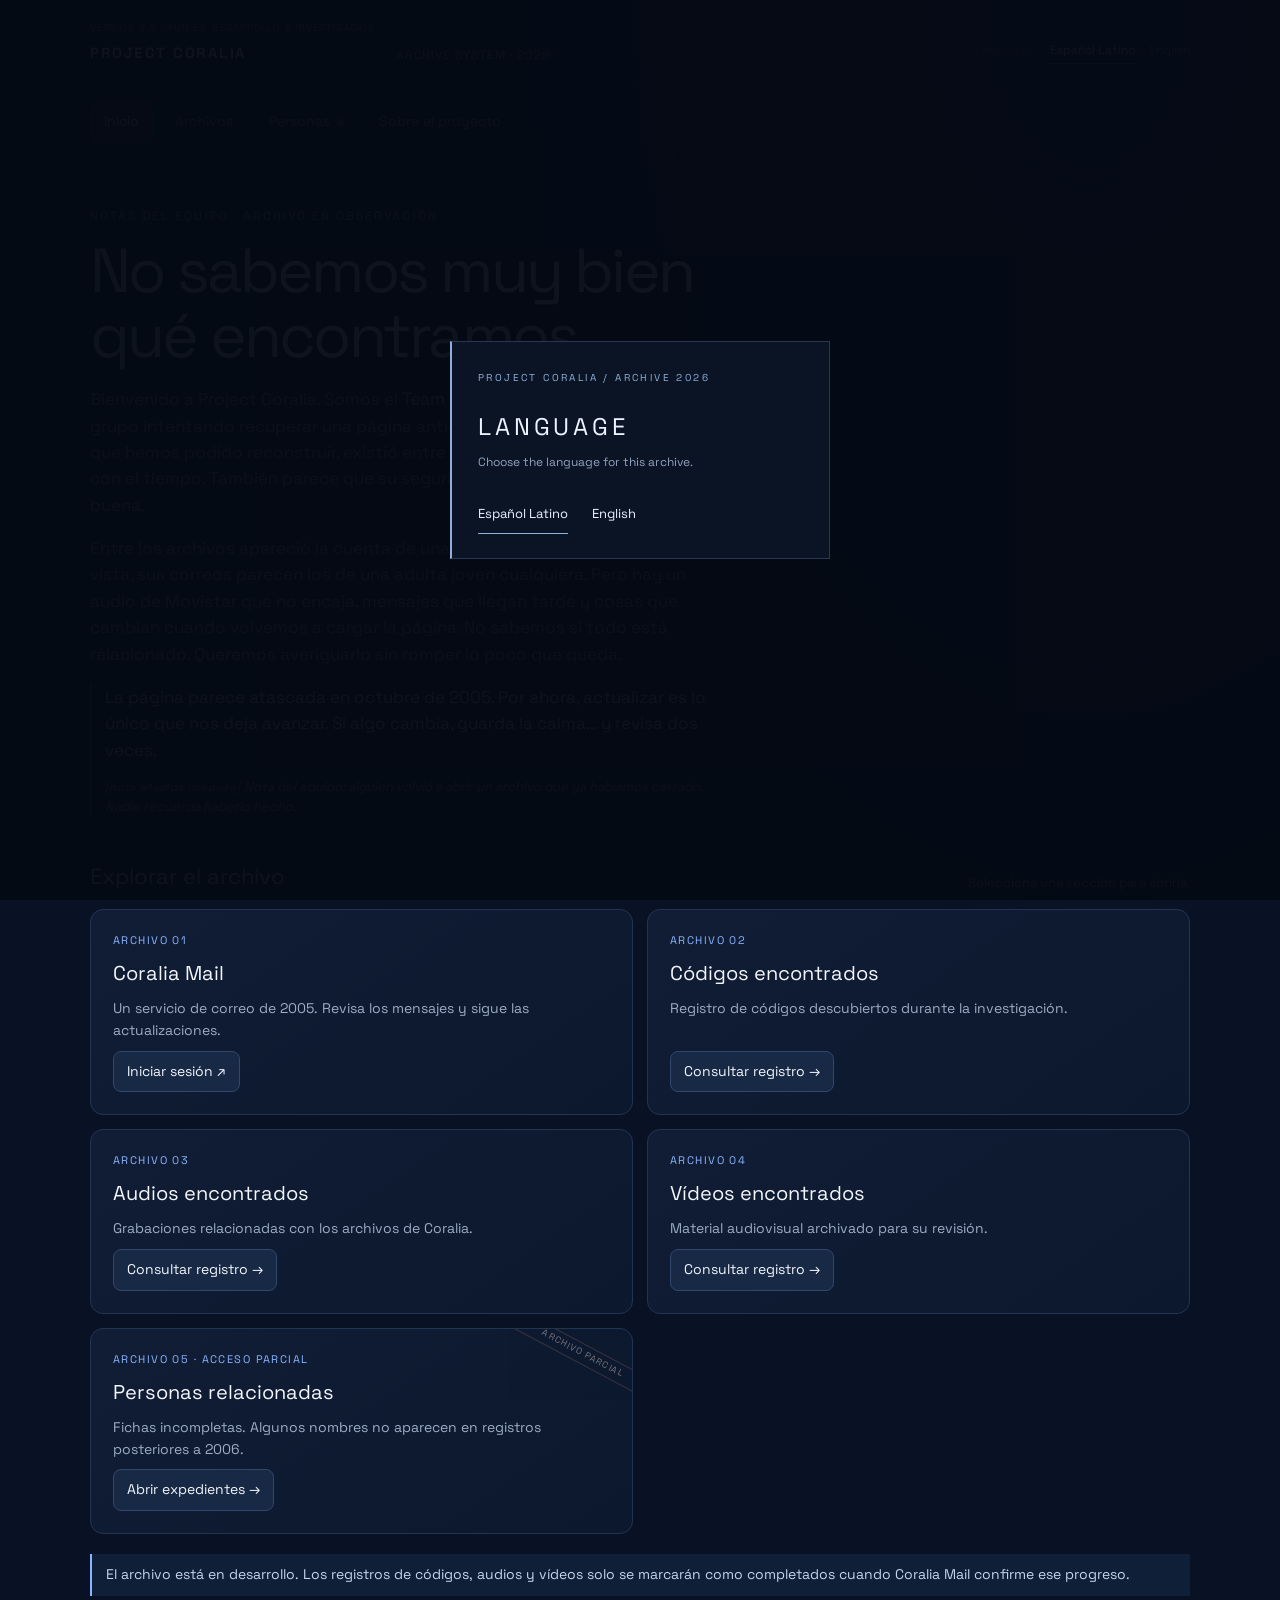
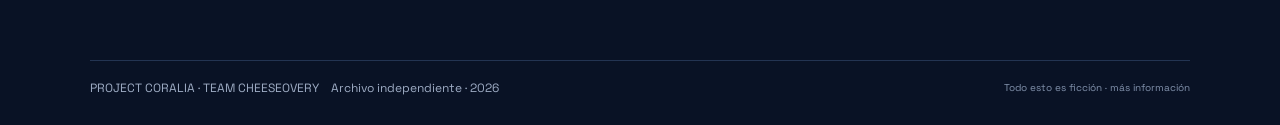
==== index.html @ d9edc856 "Polish Hub language selector and reset ARG progress for version 2.5" ====
<!doctype html>
<html lang="es"><head><meta charset="utf-8"><meta name="viewport" content="width=device-width,initial-scale=1"><meta name="theme-color" content="#091225"><title>Project Coralia</title><link rel="stylesheet" href="css/coralia-hub.css"></head><body>
<div id="languageGate" style="position:fixed;inset:0;z-index:20000;display:none;align-items:center;justify-content:center;padding:24px;background:rgba(5,10,20,.96);color:#edf3ff;font-family:SpaceGrotesk,Segoe UI,Arial,sans-serif">
  <div style="width:min(380px,100%);padding:28px 26px 24px;border:1px solid #263653;border-left:2px solid #8eafd9;background:#0b1425;text-align:left">
    <div style="font-size:10px;letter-spacing:.24em;color:#8eafd9;margin-bottom:22px">PROJECT CORALIA / ARCHIVE 2026</div>
    <h1 style="font-size:24px;font-weight:400;letter-spacing:.16em;margin:0 0 8px">LANGUAGE</h1>
    <p style="margin:0 0 24px;color:#91a2bc;font-size:12px;line-height:1.6">Choose the language for this archive.</p>
    <div style="display:flex;gap:24px;align-items:center">
      <button type="button" data-gate-language="es" style="padding:8px 0;border:0;border-bottom:1px solid #8eafd9;background:transparent;color:#edf3ff;font:inherit;font-size:13px;cursor:pointer">Español Latino</button>
      <button type="button" data-gate-language="en" style="padding:8px 0;border:0;border-bottom:1px solid transparent;background:transparent;color:#edf3ff;font:inherit;font-size:13px;cursor:pointer">English</button>
    </div>
  </div>
</div><div class="shell"><header class="top"><div class="brand-stack"><div class="version">VERSIÓN 2.5 · AÚN EN DESARROLLO E INVESTIGACIÓN</div><a class="logo" href="#inicio" aria-label="Project Coralia, inicio" style="text-decoration:none">PROJECT <span>CORALIA</span></a></div><div class="status">ARCHIVE SYSTEM · 2026</div><div id="languagePicker" aria-label="Selector de idioma" style="display:flex;align-items:center;gap:14px;flex-wrap:wrap;margin-left:auto;padding:0;border:0;background:transparent;color:#aabbd4;font:12px SpaceGrotesk,Segoe UI,Arial,sans-serif"><span data-language-prompt style="letter-spacing:.12em;font-size:10px;color:#7187a8">LANGUAGE</span><button type="button" data-language="es" style="cursor:pointer;padding:5px 0;border:0;border-bottom:1px solid transparent;background:transparent;color:inherit;font:inherit">Español Latino</button><button type="button" data-language="en" style="cursor:pointer;padding:5px 0;border:0;border-bottom:1px solid transparent;background:transparent;color:inherit;font:inherit">English</button></div></header><nav class="nav" aria-label="Navegación principal"><button data-page="home" aria-current="true">Inicio</button><button data-page="archives">Archivos</button><button data-page="people">Personas</button><button data-page="about">Sobre el proyecto</button></nav><main class="view"><section id="home" class="page"><div class="hero"><div class="eyebrow">Notas del equipo · archivo en observación</div><h1>No sabemos muy bien<br>qué encontramos.</h1><p>Bienvenido a Project Coralia. Somos el <strong>Team Cheeseovery</strong>, un pequeño grupo intentando recuperar una página antigua llamada Coralia Mail. Por lo que hemos podido reconstruir, existió entre 2005 y 2006 y dejó de usarse con el tiempo. También parece que su seguridad no era precisamente buena.</p><p>Entre los archivos apareció la cuenta de una chica llamada Vela. A simple vista, sus correos parecen los de una adulta joven cualquiera. Pero hay un audio de Movistar que no encaja, mensajes que llegan tarde y cosas que cambian cuando volvemos a cargar la página. No sabemos si todo está relacionado. Queremos averiguarlo sin romper lo poco que queda.</p><p class="human-note">La página parece atascada en octubre de 2005. Por ahora, actualizar es lo único que nos deja avanzar. Si algo cambia, guarda la calma… y revisa dos veces.

<span class="quiet-warning">Nota del equipo: alguien volvió a abrir un archivo que ya habíamos cerrado. Nadie recuerda haberlo hecho.</span></p></div><div class="section-head"><h2>Explorar el archivo</h2><p>Selecciona una sección para abrirla.</p></div><div class="cards"><article class="card"><div class="number">ARCHIVO 01</div><h3>Coralia Mail</h3><p>Un servicio de correo de 2005. Revisa los mensajes y sigue las actualizaciones.</p><a class="primary" href="coralia-mail.html">Iniciar sesión ↗</a></article><article class="card"><div class="number">ARCHIVO 02</div><h3>Códigos encontrados</h3><p>Registro de códigos descubiertos durante la investigación.</p><button data-page="codes">Consultar registro →</button></article><article class="card"><div class="number">ARCHIVO 03</div><h3>Audios encontrados</h3><p>Grabaciones relacionadas con los archivos de Coralia.</p><button data-page="audio">Consultar registro →</button></article><article class="card"><div class="number">ARCHIVO 04</div><h3>Vídeos encontrados</h3><p>Material audiovisual archivado para su revisión.</p><button data-page="video">Consultar registro →</button></article><article class="card dossier-card"><div class="number">ARCHIVO 05 · ACCESO PARCIAL</div><h3>Personas relacionadas</h3><p>Fichas incompletas. Algunos nombres no aparecen en registros posteriores a 2006.</p><button data-page="people">Abrir expedientes →</button></article></div><div class="note">El archivo está en desarrollo. Los registros de códigos, audios y vídeos solo se marcarán como completados cuando Coralia Mail confirme ese progreso.</div></section><section id="archives" class="page hidden"><div class="eyebrow">Índice del archivo</div><h1 style="font-size:clamp(32px,5vw,48px);font-weight:400">Archivos disponibles</h1><p style="color:var(--muted)">Abre una sección para consultar su estado.</p><div class="cards"><article class="card"><div class="number">01 / MAIL</div><h3>Coralia Mail</h3><p>La bandeja de entrada original.</p><a class="primary" href="coralia-mail.html">Entrar ↗</a></article><article class="card"><div class="number">02 / CODES</div><h3>Códigos encontrados</h3><p>Los códigos y su estado de validación.</p><button data-page="codes">Abrir →</button></article><article class="card"><div class="number">03 / AUDIO</div><h3>Audios encontrados</h3><p>Grabaciones escuchadas por completo.</p><button data-page="audio">Abrir →</button></article><article class="card"><div class="number">04 / VIDEO</div><h3>Vídeos encontrados</h3><p>Vídeos reproducidos hasta el final.</p><button data-page="video">Abrir →</button></article></div></section><section id="codes" class="page hidden"><div class="detail"><div class="eyebrow">Archivo 02 · Registro</div><h1>Códigos encontrados</h1><p>Este apartado reunirá los códigos hallados y distinguirá entre los que se encontraron y los que se utilizaron correctamente.</p><p id="codes-status">Estado: la conexión de validación con Coralia Mail todavía no está configurada. No se mostrarán códigos como completados sin confirmación real.</p><div class="note">Encontrar un código no equivale a utilizarlo. El registro final debe actualizarse desde el propio sistema de Coralia Mail.</div><button class="primary" data-page="archives">← Volver a archivos</button></div></section><section id="audio" class="page hidden"><div class="detail"><div class="eyebrow">Archivo 03 · Registro</div><h1>Audios encontrados</h1><p>Este registro debe contar únicamente los audios escuchados por completo, no los que se abrieron o reprodujeron unos segundos.</p><p id="audio-status">Estado de audio: pendiente de sincronización con el archivo de Coralia Mail.</p><div class="note">La página de correo conserva sus indicadores de progreso. Este Hub no inventará un porcentaje mientras no reciba señales verificables.</div><button class="primary" data-page="archives">← Volver a archivos</button></div></section><section id="video" class="page hidden"><div class="detail"><div class="eyebrow">Archivo 04 · Registro</div><h1>Vídeos encontrados</h1><p>Los vídeos aparecerán aquí cuando el sistema confirme que se han reproducido hasta el final.</p><p>Estado: pendiente de conectar los eventos de finalización de vídeo.</p><div class="note">El progreso narrativo y el progreso de investigación deben guardarse por separado. Volver al presente no debe borrar lo descubierto.</div><button class="primary" data-page="archives">← Volver a archivos</button></div></section><section id="people" class="page hidden"><div class="eyebrow">Archivo 05 · Personas</div><h1 style="font-size:clamp(32px,5vw,48px);font-weight:400">Personas relacionadas</h1><p class="people-intro">Fichas construidas a partir de los correos recuperados. No rellenamos los huecos con suposiciones. En 2026, varias de estas personas no han podido ser localizadas.</p><div class="people-grid"><article class="person-card"><div class="person-index">FICHA 001 · IDENTIDAD CONFIRMADA</div><h2>Vela Nova</h2><p class="person-status">Último rastro: Coralia Mail · octubre de 2005</p><p>20 años en los registros de la época; humana y bisexual. Estudiante universitaria y ayuda a sus padres en el almacén de ropa familiar. Sus mensajes la describen como tranquila, amable y observadora; cuando está sola puede ponerse ansiosa. Guarda dibujos y pequeños recuerdos, y le gustan la moda, los juegos de ritmo y los gatos.</p><p>La cuenta parece normal hasta que empiezan a aparecer archivos que no encajan con el resto de su correspondencia.</p><div class="file-stamp">LOCALIZACIÓN ACTUAL: DESCONOCIDA</div></article><article class="person-card incomplete"><div class="person-index">FICHA 002 · ARCHIVO PARCIAL</div><h2>Frenzy</h2><p class="person-status">Último rastro: mensaje privado · 11/10/2005</p><p>El correo firmado por «Frenzy» demuestra que conocía a Vela y estaba preocupado por ella. La grabación adjunta y el comportamiento de la página sugieren que su acceso a la cuenta no era normal.</p><p class="redacted">El resto de la ficha permanece sin terminar. No hay datos suficientes para confirmar su identidad, ubicación ni qué ocurrió después.</p><div class="file-stamp">LOCALIZACIÓN ACTUAL: NO CONFIRMADA</div></article><article class="person-card incomplete"><div class="person-index">FICHA 003 · DATOS INSUFICIENTES</div><h2>Psyco</h2><p class="person-status">Último rastro: mensaje enviado de madrugada</p><p>Su nombre aparece en la actividad recuperada después del mensaje de Frenzy. El contenido sugiere una relación cercana con Vela, pero todavía no tenemos una ficha fiable.</p><p class="redacted">No añadir detalles hasta recuperar más mensajes. Cualquier otra información sería especulación.</p><div class="file-stamp">LOCALIZACIÓN ACTUAL: NO LOCALIZADO</div></article><article class="person-card incomplete"><div class="person-index">FICHA 004 · VÍNCULO VERIFICADO</div><h2>Nora Paz</h2><p class="person-status">Relación registrada: madre de Vela</p><p>Su nombre aparece en un correo cotidiano sobre el desayuno. Es uno de los pocos rastros que conecta la cuenta con la vida de Vela fuera de la pantalla.</p><p class="redacted">No se ha recuperado información suficiente para establecer dónde está actualmente.</p><div class="file-stamp">LOCALIZACIÓN ACTUAL: DESCONOCIDA</div></article><article class="person-card missing"><div class="person-index">FICHA 005 · REGISTRO INCOMPLETO</div><h2>Rushia</h2><p class="person-status">Último rastro: correo posterior a la anomalía</p><p>Un mensaje breve indica que conocía la rutina de Vela. No se ha encontrado una biografía fiable en los archivos disponibles.</p><div class="file-stamp">NO LOCALIZADA · SIN REGISTROS RECIENTES</div></article><article class="person-card missing"><div class="person-index">FICHA 006 · REGISTRO INCOMPLETO</div><h2>Lewis</h2><p class="person-status">Último rastro: correo cotidiano</p><p>Su nombre aparece en un mensaje sobre apuntes de clase. Por ahora, no hay más datos que permitan completar su ficha.</p><div class="file-stamp">NO LOCALIZADO · SIN REGISTROS RECIENTES</div></article></div><div class="note unsettling-note">Registro actualizado en 2026. No se han encontrado ubicaciones actuales verificables. Algunas fichas parecen haber sido abiertas después de su último acceso registrado.</div><button class="primary" data-page="archives">← Volver a archivos</button></section><section id="about" class="page hidden"><div class="detail"><div class="eyebrow">Project Coralia · 2026</div><h1>Sobre el proyecto</h1><p>Project Coralia es un proyecto narrativo que conecta una interfaz contemporánea con rastros de una web de 2005. La experiencia está pensada para explorar, observar detalles y reconstruir una historia a partir de archivos digitales.</p><p>Coralia Mail es una de las piezas centrales: su interfaz conserva la apariencia de un antiguo servicio de correo, mientras sus mensajes y cambios de estado revelan nuevas capas de la historia.</p><p>Este sitio funciona como índice y archivo. Las secciones se irán habilitando a medida que la experiencia y su sistema de progreso queden conectados.</p><button class="primary" data-page="home">← Volver al inicio</button></div></section></main><footer class="foot"><span>PROJECT CORALIA · TEAM CHEESEOVERY</span><span>Archivo independiente · 2026</span><a class="fiction-link" href="sobre-project-coralia.html">Todo esto es ficción · más información</a></footer></div><!-- Música ambiental opcional: añadir un archivo y controles cuando esté listo. No se reproduce nada por ahora. -->
<!-- <audio id="hub-ambience" loop preload="none"><source src="assets/ambience.ogg" type="audio/ogg"></audio> -->
<script>(()=>{const pages=['home','archives','people','about','codes','audio','video'];function show(name){pages.forEach(id=>{const el=document.getElementById(id);if(el)el.classList.toggle('hidden',id!==name)});document.querySelectorAll('[data-page]').forEach(b=>{if(b.tagName==='BUTTON'&&['home','archives','people','about'].includes(b.dataset.page)){if(b.dataset.page===name)b.setAttribute('aria-current','true');else b.removeAttribute('aria-current')}});window.scrollTo({top:0,behavior:'smooth'});history.replaceState(null,'','#'+name)}document.querySelectorAll('[data-page]').forEach(el=>el.addEventListener('click',()=>show(el.dataset.page)));document.querySelectorAll('a[href="#inicio"]').forEach(a=>a.addEventListener('click',e=>{e.preventDefault();show('home')}));const initial=location.hash.slice(1);show(pages.includes(initial)?initial:'home')})();</script><script src="js/coralia-media.js"></script>

<script>
(async function coraliaLanguage(){
 const versionKey='arg_storage_version';
 const currentVersion='2026-10-28-v2.5';
 if(localStorage.getItem(versionKey)!==currentVersion){
   Object.keys(localStorage).forEach(item=>{if(item.startsWith('coralia_')&&item!=='coralia_language')localStorage.removeItem(item);});
   localStorage.setItem(versionKey,currentVersion);
 }
 const key='coralia_language';
 const gate=document.getElementById('languageGate');
 if(!localStorage.getItem(key) && gate) gate.style.display='flex';
 document.querySelectorAll('[data-gate-language]').forEach(b=>b.addEventListener('click',()=>{
   localStorage.setItem(key,b.dataset.gateLanguage);
   document.querySelectorAll('[data-gate-language]').forEach(x=>{x.style.borderBottomColor=x===b?'#8eafd9':'transparent';});
   location.reload();
 }));
 const lang=localStorage.getItem(key)||'es';
 let dictionary={};
 try{const res=await fetch('locales/'+lang+'.json'); if(res.ok) dictionary=await res.json();}catch(e){}
 document.documentElement.lang=lang;
 document.querySelectorAll('[data-language-prompt]').forEach(el=>el.textContent='LANGUAGE');
 document.querySelectorAll('[data-language]').forEach(b=>{
   b.setAttribute('aria-pressed',String(b.dataset.language===lang));
   b.style.borderBottomColor=b.dataset.language===lang?'#8eafd9':'transparent';
   b.style.color=b.dataset.language===lang?'#edf3ff':'#91a2bc';
   b.addEventListener('click',()=>{localStorage.setItem(key,b.dataset.language);location.reload();});
 });
 if(lang!=='en') return;
 const map=dictionary.translations||{};
function replaceFlexible(value, from, to) {
   value = value.split(from).join(to);
   const pattern = from.split(/\s+/).map(part => part.replace(/[.*+?^${}()|[\]\\]/g, '\\$&')).join('\\s+');
   return value.replace(new RegExp(pattern, 'g'), to);
 }
 const pairs=Object.entries(map).sort((a,b)=>b[0].length-a[0].length);
 function translateRoot(root){
   const walker=document.createTreeWalker(root,NodeFilter.SHOW_TEXT);
   const nodes=[]; while(walker.nextNode()) nodes.push(walker.currentNode);
   for(const node of nodes){
     if(!node.nodeValue.trim()) continue;
     let value=node.nodeValue;
     for (const [from,to] of pairs) { if (from) value = replaceFlexible(value, from, to); }
     node.nodeValue=value;
   }
   const attrs=['placeholder','title','aria-label','alt'];
   root.querySelectorAll?.('*').forEach(el=>attrs.forEach(attr=>{
     const value=el.getAttribute(attr); if(!value)return;
     let next=value; for (const [from,to] of pairs) if (from) next=replaceFlexible(next, from, to);
     if(next!==value)el.setAttribute(attr,next);
   }));
 }
 translateRoot(document.body);
 const observer=new MutationObserver(records=>records.forEach(record=>record.addedNodes.forEach(node=>{
   if(node.nodeType===1 && !['SCRIPT','STYLE'].includes(node.tagName)) translateRoot(node);
   else if(node.nodeType===3){let value=node.nodeValue;for(const [from,to] of pairs)if(from)value=replaceFlexible(value,from,to);node.nodeValue=value;}
 })));
 observer.observe(document.body,{childList:true,subtree:true});
 document.title='Project Coralia';
})();
</script>
</body></html>
---- css/coralia-hub.css ----
@font-face {
  font-family: SpaceGrotesk;
  src: url('../SpaceGrotesk-Regular.ttf') format('truetype');
  font-display: swap;
  font-weight: 400;
}

:root {
  color-scheme: dark;
  --bg: #091225;
  --panel: #101d35;
  --panel2: #0c182d;
  --line: #233452;
  --text: #f3f6fc;
  --muted: #9eacc4;
  --accent: #8ab4ff;
}

* {
  box-sizing: border-box;
}

html {
  min-height: 100%;
  background: var(--bg);
}

body {
  margin: 0;
  background:
    radial-gradient(ellipse at 85% 0%, #172c4a 0, transparent 38%),
    var(--bg);
  color: var(--text);
  font: 16px/1.55 SpaceGrotesk, 'Segoe UI', Arial, sans-serif;
  min-height: 100vh;
}

a {
  color: inherit;
}

.shell {
  width: min(1100px, calc(100% - 40px));
  margin: auto;
}

.top {
  display: flex;
  align-items: flex-end;
  justify-content: space-between;
  gap: 20px;
  padding: 20px 0;
  border-bottom: 1px solid var(--line);
}

.brand-stack {
  display: flex;
  flex-direction: column;
  gap: 7px;
}

.version {
  font-size: 10px;
  letter-spacing: .08em;
  color: #8292ac;
}

.human-note {
  padding-left: 13px;
  border-left: 2px solid #536987;
  color: #d6deec !important;
}

.fiction-link {
  color: #8292ac;
  text-decoration: none;
  font-size: 10px;
}

.fiction-link:hover {
  color: var(--text);
  text-decoration: underline;
}

.logo {
  font-size: 14px;
  letter-spacing: .18em;
  font-weight: 700;
  color: #fff;
}

.logo span {
  color: #fff;
}

.status {
  color: var(--muted);
  font-size: 12px;
  letter-spacing: .08em;
}

.nav {
  display: flex;
  gap: 8px;
  flex-wrap: wrap;
  padding: 16px 0;
}

.nav button,
.back {
  border: 1px solid transparent;
  background: transparent;
  color: var(--muted);
  padding: 9px 13px;
  border-radius: 8px;
  font: inherit;
  font-size: 14px;
  cursor: pointer;
}

.nav button:hover,
.nav button[aria-current=true] {
  background: #14233d;
  color: var(--text);
  border-color: #2b4165;
}

.view {
  padding: 48px 0 64px;
}

.eyebrow {
  font-size: 12px;
  letter-spacing: .17em;
  color: var(--accent);
  text-transform: uppercase;
}

.hero {
  max-width: 740px;
  margin: 0 0 42px;
}

.hero h1 {
  font-size: clamp(36px, 6vw, 62px);
  line-height: 1.04;
  letter-spacing: -.045em;
  margin: 14px 0 18px;
  font-weight: 400;
}

.hero p {
  color: var(--muted);
  font-size: 17px;
  max-width: 620px;
}

.section-head {
  display: flex;
  justify-content: space-between;
  align-items: end;
  gap: 16px;
  margin: 32px 0 16px;
}

.section-head h2 {
  margin: 0;
  font-size: 22px;
  font-weight: 400;
}

.section-head p {
  margin: 0;
  color: var(--muted);
  font-size: 13px;
}

.cards {
  display: grid;
  grid-template-columns: repeat(2, minmax(0, 1fr));
  gap: 14px;
}

.card {
  border: 1px solid var(--line);
  background: linear-gradient(145deg, var(--panel), var(--panel2));
  border-radius: 13px;
  padding: 22px;
  min-height: 155px;
  display: flex;
  flex-direction: column;
  align-items: flex-start;
  gap: 9px;
}

.card .number {
  font-size: 11px;
  letter-spacing: .13em;
  color: var(--accent);
}

.card h3 {
  margin: 0;
  font-size: 20px;
  font-weight: 400;
}

.card p {
  margin: 0;
  color: var(--muted);
  font-size: 14px;
}

.card button,
.primary {
  margin-top: auto;
  padding: 9px 13px;
  border: 1px solid #31476b;
  border-radius: 8px;
  background: #172945;
  color: var(--text);
  font: inherit;
  font-size: 14px;
  text-decoration: none;
  cursor: pointer;
}

.card button:hover,
.primary:hover {
  background: #22395c;
}

.detail {
  border: 1px solid var(--line);
  background: #0c182d;
  border-radius: 12px;
  padding: 24px;
  max-width: 760px;
}

.detail h1 {
  font-weight: 400;
  font-size: clamp(28px, 4vw, 42px);
  margin: 8px 0 12px;
}

.detail p,
.detail li {
  color: var(--muted);
}

.detail ul {
  padding-left: 20px;
}

.detail .primary {
  display: inline-block;
  margin-top: 14px;
}

.note {
  border-left: 2px solid var(--accent);
  padding: 10px 14px;
  background: #101f38;
  color: #c7d4e9;
  font-size: 14px;
  margin-top: 20px;
}

.foot {
  border-top: 1px solid var(--line);
  padding: 18px 0 28px;
  color: var(--muted);
  font-size: 12px;
  display: flex;
  justify-content: space-between;
  align-items: center;
  gap: 12px;
}

.foot .fiction-link {
  margin-left: auto;
}

.hidden {
  display: none !important;
}

@media (max-width: 650px) {
  .shell {
    width: calc(100% - 28px);
  }

  .top {
    padding: 19px 0;
    align-items: flex-start;
    flex-direction: column;
    gap: 10px;
  }

  .version {
    font-size: 9px;
    line-height: 1.5;
  }

  .nav {
    gap: 4px;
  }

  .nav button {
    padding: 8px 10px;
  }

  .view {
    padding: 32px 0 42px;
  }

  .cards {
    grid-template-columns: 1fr;
  }

  .hero {
    margin-bottom: 30px;
  }

  .card {
    min-height: 135px;
  }

  .foot {
    flex-direction: column;
    align-items: flex-start;
  }

  .foot .fiction-link {
    margin-left: 0;
  }
}

/* V2: inquietud sutil, como un archivo mantenido
   por personas que no saben todo lo que han encontrado. */

.quiet-warning {
  display: block;
  margin-top: 14px;
  color: #b4c2d5;
  font-size: 13px;
  font-style: italic;
  opacity: .9;
}

.quiet-warning::before {
  content: "[nota añadida después] ";
  color: #b5a9a0;
  font-size: 11px;
  letter-spacing: .03em;
}

.dossier-card {
  position: relative;
  overflow: hidden;
}

.dossier-card::after {
  content: "ARCHIVO PARCIAL";
  position: absolute;
  right: -27px;
  top: 15px;
  transform: rotate(28deg);
  font-size: 9px;
  letter-spacing: .12em;
  color: #b4a3a3;
  border: 1px solid #55414a;
  padding: 2px 30px;
  opacity: .65;
}

.people-intro {
  max-width: 700px;
  color: var(--muted);
}

.people-grid {
  display: grid;
  grid-template-columns: repeat(2, minmax(0, 1fr));
  gap: 14px;
  margin: 24px 0;
}

.person-card {
  position: relative;
  min-width: 0;
  border: 1px solid #2a3a52;
  background: linear-gradient(145deg, #101a2c, #0a1322);
  padding: 20px;
  border-radius: 3px;
  box-shadow: 3px 3px 0 #050a12;
}

.person-card h2 {
  font-weight: 400;
  font-size: 24px;
  margin: 9px 0;
}

.person-card p {
  color: #aebbd0;
  font-size: 14px;
  line-height: 1.7;
}

.person-index {
  font-size: 10px;
  letter-spacing: .1em;
  color: #8295b0;
}

.person-status {
  border-bottom: 1px dashed #2d3a4d;
  padding-bottom: 11px !important;
  color: #d0d7e1 !important;
  font-size: 12px !important;
}

.file-stamp {
  margin-top: 16px;
  padding-top: 10px;
  border-top: 1px solid #3b343d;
  color: #c0aeb2;
  font-size: 10px;
  letter-spacing: .07em;
}

.person-card.incomplete {
  border-color: #3b3341;
  background: linear-gradient(145deg, #151725, #0b101c);
}

.person-card.incomplete .person-index,
.person-card.incomplete .redacted {
  color: #c1aeb8;
}

.person-card.missing {
  opacity: .82;
  border-style: dashed;
}

.unsettling-note {
  border-left-color: #87717f;
  background: #171725;
  color: #c8bacb;
}

.page#people h1 {
  position: relative;
}

.page#people h1::after {
  content: "// ALGUNOS REGISTROS NO COINCIDEN";
  display: block;
  margin-top: 12px;
  color: #827b91;
  font-size: 10px;
  letter-spacing: .12em;
  font-weight: 400;
  line-height: 1.6;
}

.nav button[data-page="people"] {
  position: relative;
}

.nav button[data-page="people"]::after {
  content: "";
  display: inline-block;
  width: 5px;
  height: 5px;
  background: #8c697b;
  border-radius: 50%;
  margin-left: 8px;
  vertical-align: middle;
  box-shadow: 0 0 8px #8c697b66;
}

@media (max-width: 650px) {
  .people-grid {
    grid-template-columns: 1fr;
  }

  .person-card {
    padding: 17px;
  }

  .person-card h2 {
    font-size: 22px;
  }
}
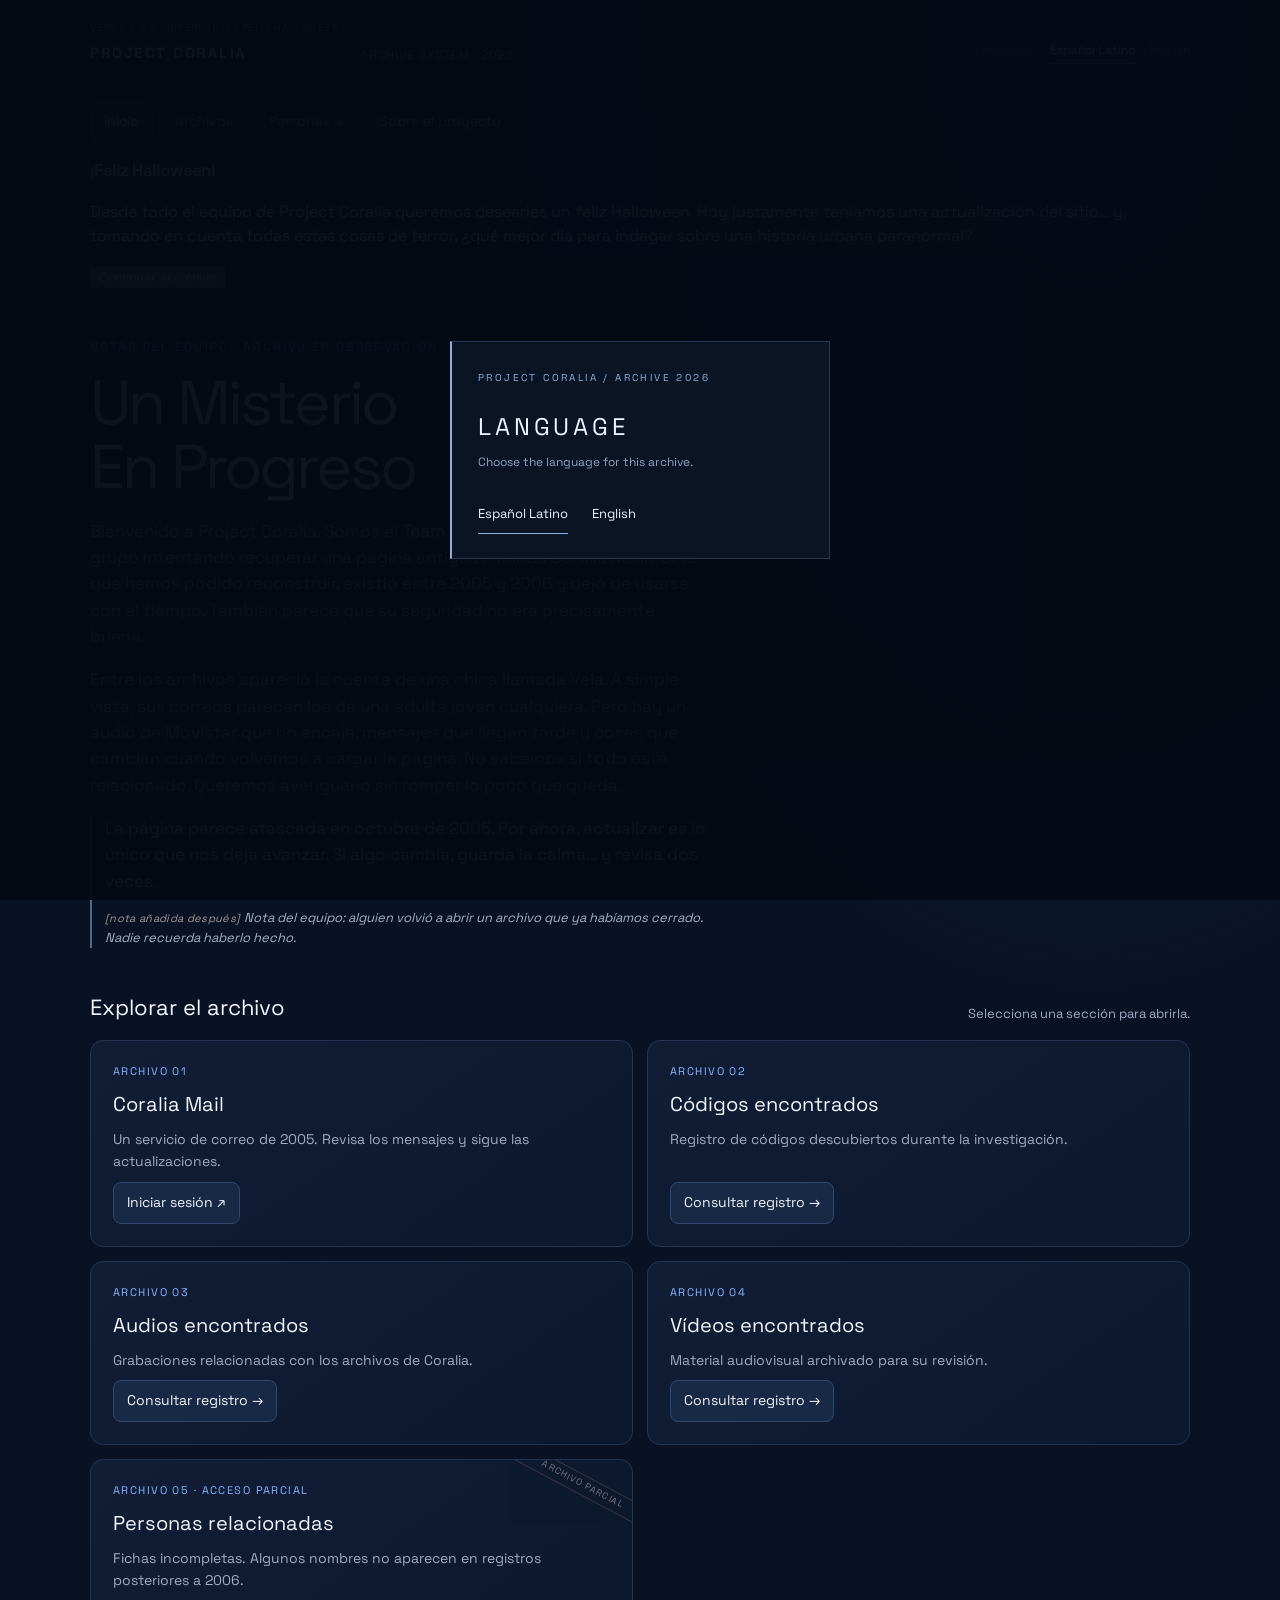
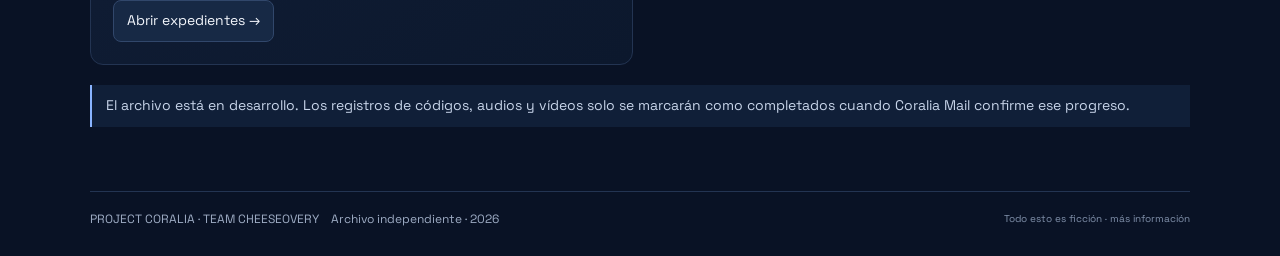
==== commit 4964df87: "feat(v2.6): Halloween hub intro and devlog panel" ====
--- a/index.html
+++ b/index.html
@@ -10,11 +10,11 @@
       <button type="button" data-gate-language="en" style="padding:8px 0;border:0;border-bottom:1px solid transparent;background:transparent;color:#edf3ff;font:inherit;font-size:13px;cursor:pointer">English</button>
     </div>
   </div>
-</div><div class="shell"><header class="top"><div class="brand-stack"><div class="version">VERSIÓN 2.5 · AÚN EN DESARROLLO E INVESTIGACIÓN</div><a class="logo" href="#inicio" aria-label="Project Coralia, inicio" style="text-decoration:none">PROJECT <span>CORALIA</span></a></div><div class="status">ARCHIVE SYSTEM · 2026</div><div id="languagePicker" aria-label="Selector de idioma" style="display:flex;align-items:center;gap:14px;flex-wrap:wrap;margin-left:auto;padding:0;border:0;background:transparent;color:#aabbd4;font:12px SpaceGrotesk,Segoe UI,Arial,sans-serif"><span data-language-prompt style="letter-spacing:.12em;font-size:10px;color:#7187a8">LANGUAGE</span><button type="button" data-language="es" style="cursor:pointer;padding:5px 0;border:0;border-bottom:1px solid transparent;background:transparent;color:inherit;font:inherit">Español Latino</button><button type="button" data-language="en" style="cursor:pointer;padding:5px 0;border:0;border-bottom:1px solid transparent;background:transparent;color:inherit;font:inherit">English</button></div></header><nav class="nav" aria-label="Navegación principal"><button data-page="home" aria-current="true">Inicio</button><button data-page="archives">Archivos</button><button data-page="people">Personas</button><button data-page="about">Sobre el proyecto</button></nav><main class="view"><section id="home" class="page"><div class="hero"><div class="eyebrow">Notas del equipo · archivo en observación</div><h1>No sabemos muy bien<br>qué encontramos.</h1><p>Bienvenido a Project Coralia. Somos el <strong>Team Cheeseovery</strong>, un pequeño grupo intentando recuperar una página antigua llamada Coralia Mail. Por lo que hemos podido reconstruir, existió entre 2005 y 2006 y dejó de usarse con el tiempo. También parece que su seguridad no era precisamente buena.</p><p>Entre los archivos apareció la cuenta de una chica llamada Vela. A simple vista, sus correos parecen los de una adulta joven cualquiera. Pero hay un audio de Movistar que no encaja, mensajes que llegan tarde y cosas que cambian cuando volvemos a cargar la página. No sabemos si todo está relacionado. Queremos averiguarlo sin romper lo poco que queda.</p><p class="human-note">La página parece atascada en octubre de 2005. Por ahora, actualizar es lo único que nos deja avanzar. Si algo cambia, guarda la calma… y revisa dos veces.
+</div><div class="shell"><header class="top"><div class="brand-stack"><div class="version">VERSIÓN 2.6 · INTERLUDIO / FELIZ HALLOWEEN</div><a class="logo" href="#inicio" aria-label="Project Coralia, inicio" style="text-decoration:none">PROJECT <span>CORALIA</span></a></div><div class="status">ARCHIVE SYSTEM · 2026</div><div id="languagePicker" aria-label="Selector de idioma" style="display:flex;align-items:center;gap:14px;flex-wrap:wrap;margin-left:auto;padding:0;border:0;background:transparent;color:#aabbd4;font:12px SpaceGrotesk,Segoe UI,Arial,sans-serif"><span data-language-prompt style="letter-spacing:.12em;font-size:10px;color:#7187a8">LANGUAGE</span><button type="button" data-language="es" style="cursor:pointer;padding:5px 0;border:0;border-bottom:1px solid transparent;background:transparent;color:inherit;font:inherit">Español Latino</button><button type="button" data-language="en" style="cursor:pointer;padding:5px 0;border:0;border-bottom:1px solid transparent;background:transparent;color:inherit;font:inherit">English</button></div></header><nav class="nav" aria-label="Navegación principal"><button data-page="home" aria-current="true">Inicio</button><button data-page="archives">Archivos</button><button data-page="people">Personas</button><button data-page="about">Sobre el proyecto</button></nav><aside id="halloweenWelcome" class="halloween-welcome" role="note"><strong>¡Feliz Halloween!</strong><p>Desde todo el equipo de Project Coralia queremos desearles un feliz Halloween. Hoy justamente teníamos una actualización del sitio… y, tomando en cuenta todas estas cosas de terror, ¿qué mejor día para indagar sobre una historia urbana paranormal?</p><button type="button" id="dismissHalloween">Continuar al archivo</button></aside><main class="view"><section id="home" class="page"><div class="hero"><div class="eyebrow">Notas del equipo · archivo en observación</div><h1>Un Misterio<br>En Progreso</h1><p>Bienvenido a Project Coralia. Somos el <strong>Team Cheeseovery</strong>, un pequeño grupo intentando recuperar una página antigua llamada Coralia Mail. Por lo que hemos podido reconstruir, existió entre 2005 y 2006 y dejó de usarse con el tiempo. También parece que su seguridad no era precisamente buena.</p><p>Entre los archivos apareció la cuenta de una chica llamada Vela. A simple vista, sus correos parecen los de una adulta joven cualquiera. Pero hay un audio de Movistar que no encaja, mensajes que llegan tarde y cosas que cambian cuando volvemos a cargar la página. No sabemos si todo está relacionado. Queremos averiguarlo sin romper lo poco que queda.</p><p class="human-note">La página parece atascada en octubre de 2005. Por ahora, actualizar es lo único que nos deja avanzar. Si algo cambia, guarda la calma… y revisa dos veces.
 
 <span class="quiet-warning">Nota del equipo: alguien volvió a abrir un archivo que ya habíamos cerrado. Nadie recuerda haberlo hecho.</span></p></div><div class="section-head"><h2>Explorar el archivo</h2><p>Selecciona una sección para abrirla.</p></div><div class="cards"><article class="card"><div class="number">ARCHIVO 01</div><h3>Coralia Mail</h3><p>Un servicio de correo de 2005. Revisa los mensajes y sigue las actualizaciones.</p><a class="primary" href="coralia-mail.html">Iniciar sesión ↗</a></article><article class="card"><div class="number">ARCHIVO 02</div><h3>Códigos encontrados</h3><p>Registro de códigos descubiertos durante la investigación.</p><button data-page="codes">Consultar registro →</button></article><article class="card"><div class="number">ARCHIVO 03</div><h3>Audios encontrados</h3><p>Grabaciones relacionadas con los archivos de Coralia.</p><button data-page="audio">Consultar registro →</button></article><article class="card"><div class="number">ARCHIVO 04</div><h3>Vídeos encontrados</h3><p>Material audiovisual archivado para su revisión.</p><button data-page="video">Consultar registro →</button></article><article class="card dossier-card"><div class="number">ARCHIVO 05 · ACCESO PARCIAL</div><h3>Personas relacionadas</h3><p>Fichas incompletas. Algunos nombres no aparecen en registros posteriores a 2006.</p><button data-page="people">Abrir expedientes →</button></article></div><div class="note">El archivo está en desarrollo. Los registros de códigos, audios y vídeos solo se marcarán como completados cuando Coralia Mail confirme ese progreso.</div></section><section id="archives" class="page hidden"><div class="eyebrow">Índice del archivo</div><h1 style="font-size:clamp(32px,5vw,48px);font-weight:400">Archivos disponibles</h1><p style="color:var(--muted)">Abre una sección para consultar su estado.</p><div class="cards"><article class="card"><div class="number">01 / MAIL</div><h3>Coralia Mail</h3><p>La bandeja de entrada original.</p><a class="primary" href="coralia-mail.html">Entrar ↗</a></article><article class="card"><div class="number">02 / CODES</div><h3>Códigos encontrados</h3><p>Los códigos y su estado de validación.</p><button data-page="codes">Abrir →</button></article><article class="card"><div class="number">03 / AUDIO</div><h3>Audios encontrados</h3><p>Grabaciones escuchadas por completo.</p><button data-page="audio">Abrir →</button></article><article class="card"><div class="number">04 / VIDEO</div><h3>Vídeos encontrados</h3><p>Vídeos reproducidos hasta el final.</p><button data-page="video">Abrir →</button></article></div></section><section id="codes" class="page hidden"><div class="detail"><div class="eyebrow">Archivo 02 · Registro</div><h1>Códigos encontrados</h1><p>Este apartado reunirá los códigos hallados y distinguirá entre los que se encontraron y los que se utilizaron correctamente.</p><p id="codes-status">Estado: la conexión de validación con Coralia Mail todavía no está configurada. No se mostrarán códigos como completados sin confirmación real.</p><div class="note">Encontrar un código no equivale a utilizarlo. El registro final debe actualizarse desde el propio sistema de Coralia Mail.</div><button class="primary" data-page="archives">← Volver a archivos</button></div></section><section id="audio" class="page hidden"><div class="detail"><div class="eyebrow">Archivo 03 · Registro</div><h1>Audios encontrados</h1><p>Este registro debe contar únicamente los audios escuchados por completo, no los que se abrieron o reprodujeron unos segundos.</p><p id="audio-status">Estado de audio: pendiente de sincronización con el archivo de Coralia Mail.</p><div class="note">La página de correo conserva sus indicadores de progreso. Este Hub no inventará un porcentaje mientras no reciba señales verificables.</div><button class="primary" data-page="archives">← Volver a archivos</button></div></section><section id="video" class="page hidden"><div class="detail"><div class="eyebrow">Archivo 04 · Registro</div><h1>Vídeos encontrados</h1><p>Los vídeos aparecerán aquí cuando el sistema confirme que se han reproducido hasta el final.</p><p>Estado: pendiente de conectar los eventos de finalización de vídeo.</p><div class="note">El progreso narrativo y el progreso de investigación deben guardarse por separado. Volver al presente no debe borrar lo descubierto.</div><button class="primary" data-page="archives">← Volver a archivos</button></div></section><section id="people" class="page hidden"><div class="eyebrow">Archivo 05 · Personas</div><h1 style="font-size:clamp(32px,5vw,48px);font-weight:400">Personas relacionadas</h1><p class="people-intro">Fichas construidas a partir de los correos recuperados. No rellenamos los huecos con suposiciones. En 2026, varias de estas personas no han podido ser localizadas.</p><div class="people-grid"><article class="person-card"><div class="person-index">FICHA 001 · IDENTIDAD CONFIRMADA</div><h2>Vela Nova</h2><p class="person-status">Último rastro: Coralia Mail · octubre de 2005</p><p>20 años en los registros de la época; humana y bisexual. Estudiante universitaria y ayuda a sus padres en el almacén de ropa familiar. Sus mensajes la describen como tranquila, amable y observadora; cuando está sola puede ponerse ansiosa. Guarda dibujos y pequeños recuerdos, y le gustan la moda, los juegos de ritmo y los gatos.</p><p>La cuenta parece normal hasta que empiezan a aparecer archivos que no encajan con el resto de su correspondencia.</p><div class="file-stamp">LOCALIZACIÓN ACTUAL: DESCONOCIDA</div></article><article class="person-card incomplete"><div class="person-index">FICHA 002 · ARCHIVO PARCIAL</div><h2>Frenzy</h2><p class="person-status">Último rastro: mensaje privado · 11/10/2005</p><p>El correo firmado por «Frenzy» demuestra que conocía a Vela y estaba preocupado por ella. La grabación adjunta y el comportamiento de la página sugieren que su acceso a la cuenta no era normal.</p><p class="redacted">El resto de la ficha permanece sin terminar. No hay datos suficientes para confirmar su identidad, ubicación ni qué ocurrió después.</p><div class="file-stamp">LOCALIZACIÓN ACTUAL: NO CONFIRMADA</div></article><article class="person-card incomplete"><div class="person-index">FICHA 003 · DATOS INSUFICIENTES</div><h2>Psyco</h2><p class="person-status">Último rastro: mensaje enviado de madrugada</p><p>Su nombre aparece en la actividad recuperada después del mensaje de Frenzy. El contenido sugiere una relación cercana con Vela, pero todavía no tenemos una ficha fiable.</p><p class="redacted">No añadir detalles hasta recuperar más mensajes. Cualquier otra información sería especulación.</p><div class="file-stamp">LOCALIZACIÓN ACTUAL: NO LOCALIZADO</div></article><article class="person-card incomplete"><div class="person-index">FICHA 004 · VÍNCULO VERIFICADO</div><h2>Nora Paz</h2><p class="person-status">Relación registrada: madre de Vela</p><p>Su nombre aparece en un correo cotidiano sobre el desayuno. Es uno de los pocos rastros que conecta la cuenta con la vida de Vela fuera de la pantalla.</p><p class="redacted">No se ha recuperado información suficiente para establecer dónde está actualmente.</p><div class="file-stamp">LOCALIZACIÓN ACTUAL: DESCONOCIDA</div></article><article class="person-card missing"><div class="person-index">FICHA 005 · REGISTRO INCOMPLETO</div><h2>Rushia</h2><p class="person-status">Último rastro: correo posterior a la anomalía</p><p>Un mensaje breve indica que conocía la rutina de Vela. No se ha encontrado una biografía fiable en los archivos disponibles.</p><div class="file-stamp">NO LOCALIZADA · SIN REGISTROS RECIENTES</div></article><article class="person-card missing"><div class="person-index">FICHA 006 · REGISTRO INCOMPLETO</div><h2>Lewis</h2><p class="person-status">Último rastro: correo cotidiano</p><p>Su nombre aparece en un mensaje sobre apuntes de clase. Por ahora, no hay más datos que permitan completar su ficha.</p><div class="file-stamp">NO LOCALIZADO · SIN REGISTROS RECIENTES</div></article></div><div class="note unsettling-note">Registro actualizado en 2026. No se han encontrado ubicaciones actuales verificables. Algunas fichas parecen haber sido abiertas después de su último acceso registrado.</div><button class="primary" data-page="archives">← Volver a archivos</button></section><section id="about" class="page hidden"><div class="detail"><div class="eyebrow">Project Coralia · 2026</div><h1>Sobre el proyecto</h1><p>Project Coralia es un proyecto narrativo que conecta una interfaz contemporánea con rastros de una web de 2005. La experiencia está pensada para explorar, observar detalles y reconstruir una historia a partir de archivos digitales.</p><p>Coralia Mail es una de las piezas centrales: su interfaz conserva la apariencia de un antiguo servicio de correo, mientras sus mensajes y cambios de estado revelan nuevas capas de la historia.</p><p>Este sitio funciona como índice y archivo. Las secciones se irán habilitando a medida que la experiencia y su sistema de progreso queden conectados.</p><button class="primary" data-page="home">← Volver al inicio</button></div></section></main><footer class="foot"><span>PROJECT CORALIA · TEAM CHEESEOVERY</span><span>Archivo independiente · 2026</span><a class="fiction-link" href="sobre-project-coralia.html">Todo esto es ficción · más información</a></footer></div><!-- Música ambiental opcional: añadir un archivo y controles cuando esté listo. No se reproduce nada por ahora. -->
 <!-- <audio id="hub-ambience" loop preload="none"><source src="assets/ambience.ogg" type="audio/ogg"></audio> -->
-<script>(()=>{const pages=['home','archives','people','about','codes','audio','video'];function show(name){pages.forEach(id=>{const el=document.getElementById(id);if(el)el.classList.toggle('hidden',id!==name)});document.querySelectorAll('[data-page]').forEach(b=>{if(b.tagName==='BUTTON'&&['home','archives','people','about'].includes(b.dataset.page)){if(b.dataset.page===name)b.setAttribute('aria-current','true');else b.removeAttribute('aria-current')}});window.scrollTo({top:0,behavior:'smooth'});history.replaceState(null,'','#'+name)}document.querySelectorAll('[data-page]').forEach(el=>el.addEventListener('click',()=>show(el.dataset.page)));document.querySelectorAll('a[href="#inicio"]').forEach(a=>a.addEventListener('click',e=>{e.preventDefault();show('home')}));const initial=location.hash.slice(1);show(pages.includes(initial)?initial:'home')})();</script><script src="js/coralia-media.js"></script>
+<script>(()=>{const welcome=document.getElementById("halloweenWelcome");if(sessionStorage.getItem("coralia_halloween_seen")==="1"&&welcome)welcome.hidden=true;document.getElementById("dismissHalloween")?.addEventListener("click",()=>{welcome.hidden=true;sessionStorage.setItem("coralia_halloween_seen","1")});document.getElementById("devlogToggle")?.addEventListener("click",()=>{const panel=document.getElementById("devlogPanel");panel.hidden=!panel.hidden});const pages=['home','archives','people','about','codes','audio','video'];function show(name){pages.forEach(id=>{const el=document.getElementById(id);if(el)el.classList.toggle('hidden',id!==name)});document.querySelectorAll('[data-page]').forEach(b=>{if(b.tagName==='BUTTON'&&['home','archives','people','about'].includes(b.dataset.page)){if(b.dataset.page===name)b.setAttribute('aria-current','true');else b.removeAttribute('aria-current')}});window.scrollTo({top:0,behavior:'smooth'});history.replaceState(null,'','#'+name)}document.querySelectorAll('[data-page]').forEach(el=>el.addEventListener('click',()=>show(el.dataset.page)));document.querySelectorAll('a[href="#inicio"]').forEach(a=>a.addEventListener('click',e=>{e.preventDefault();show('home')}));const initial=location.hash.slice(1);show(pages.includes(initial)?initial:'home')})();</script><script src="js/coralia-media.js"></script>
 
 <script>
 (async function coraliaLanguage(){
@@ -58,7 +58,7 @@
      if(!node.nodeValue.trim()) continue;
      let value=node.nodeValue;
      for (const [from,to] of pairs) { if (from) value = replaceFlexible(value, from, to); }
-     node.nodeValue=value;
+     if(value!==node.nodeValue) node.nodeValue=value;
    }
    const attrs=['placeholder','title','aria-label','alt'];
    root.querySelectorAll?.('*').forEach(el=>attrs.forEach(attr=>{
@@ -68,11 +68,18 @@
    }));
  }
  translateRoot(document.body);
- const observer=new MutationObserver(records=>records.forEach(record=>record.addedNodes.forEach(node=>{
-   if(node.nodeType===1 && !['SCRIPT','STYLE'].includes(node.tagName)) translateRoot(node);
-   else if(node.nodeType===3){let value=node.nodeValue;for(const [from,to] of pairs)if(from)value=replaceFlexible(value,from,to);node.nodeValue=value;}
- })));
- observer.observe(document.body,{childList:true,subtree:true});
+ const observer=new MutationObserver(records=>records.forEach(record=>{
+   if(record.type==='characterData'){
+     const node=record.target; let value=node.nodeValue;
+     for(const [from,to] of pairs) if(from) value=replaceFlexible(value,from,to);
+     if(value!==node.nodeValue) node.nodeValue=value;
+   }
+   record.addedNodes.forEach(node=>{
+     if(node.nodeType===1 && !['SCRIPT','STYLE'].includes(node.tagName)) translateRoot(node);
+     else if(node.nodeType===3){let value=node.nodeValue;for(const [from,to] of pairs)if(from)value=replaceFlexible(value,from,to);if(value!==node.nodeValue)node.nodeValue=value;}
+   });
+ }));
+ observer.observe(document.body,{childList:true,subtree:true,characterData:true});
  document.title='Project Coralia';
 })();
 </script>
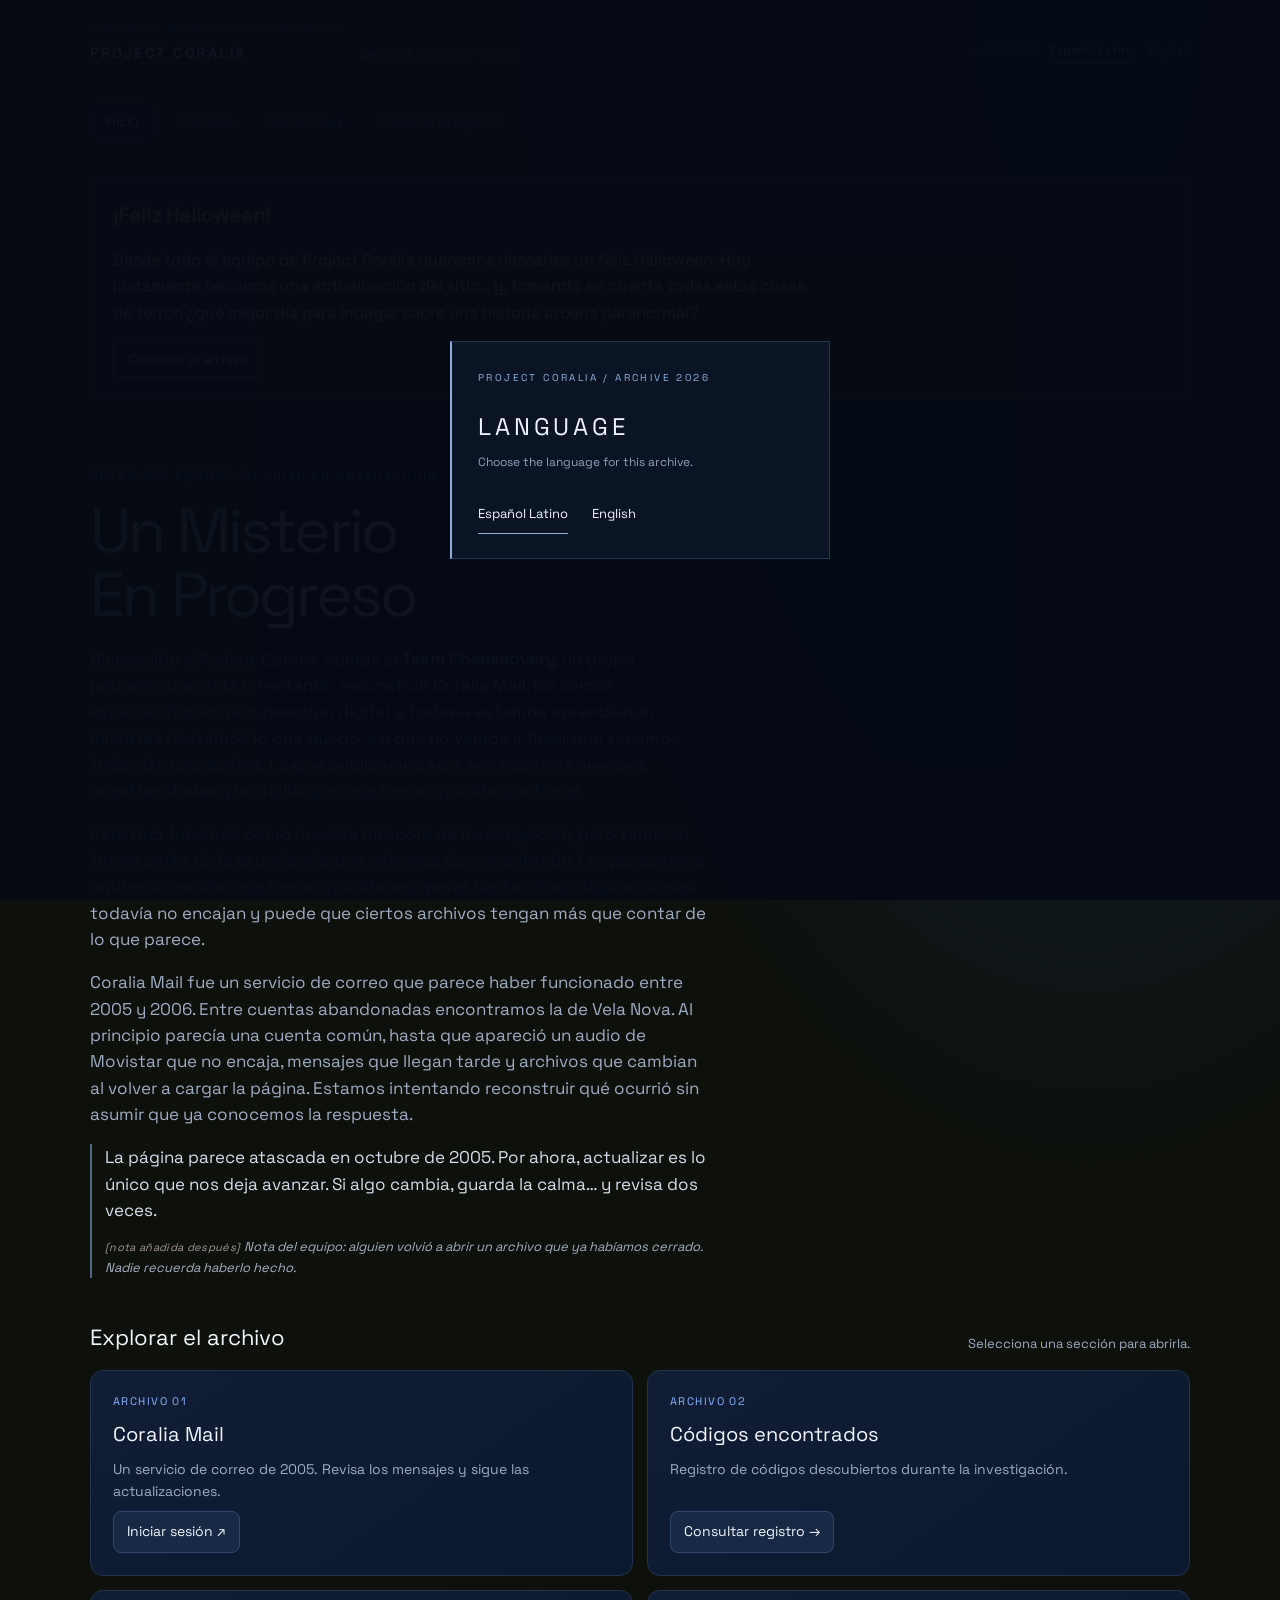
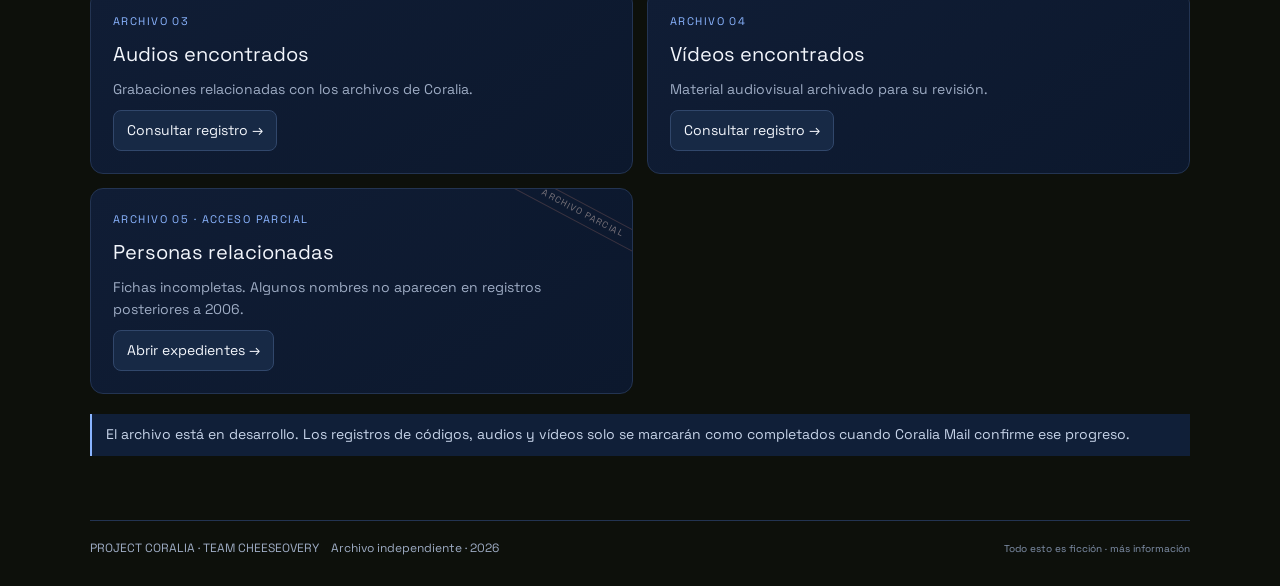
==== commit 9dc74b79: "fix(v2.6): restore mail entry, add Vela loader and refine Halloween palette" ====
--- a/index.html
+++ b/index.html
@@ -10,7 +10,7 @@
       <button type="button" data-gate-language="en" style="padding:8px 0;border:0;border-bottom:1px solid transparent;background:transparent;color:#edf3ff;font:inherit;font-size:13px;cursor:pointer">English</button>
     </div>
   </div>
-</div><div class="shell"><header class="top"><div class="brand-stack"><div class="version">VERSIÓN 2.6 · INTERLUDIO / FELIZ HALLOWEEN</div><a class="logo" href="#inicio" aria-label="Project Coralia, inicio" style="text-decoration:none">PROJECT <span>CORALIA</span></a></div><div class="status">ARCHIVE SYSTEM · 2026</div><div id="languagePicker" aria-label="Selector de idioma" style="display:flex;align-items:center;gap:14px;flex-wrap:wrap;margin-left:auto;padding:0;border:0;background:transparent;color:#aabbd4;font:12px SpaceGrotesk,Segoe UI,Arial,sans-serif"><span data-language-prompt style="letter-spacing:.12em;font-size:10px;color:#7187a8">LANGUAGE</span><button type="button" data-language="es" style="cursor:pointer;padding:5px 0;border:0;border-bottom:1px solid transparent;background:transparent;color:inherit;font:inherit">Español Latino</button><button type="button" data-language="en" style="cursor:pointer;padding:5px 0;border:0;border-bottom:1px solid transparent;background:transparent;color:inherit;font:inherit">English</button></div></header><nav class="nav" aria-label="Navegación principal"><button data-page="home" aria-current="true">Inicio</button><button data-page="archives">Archivos</button><button data-page="people">Personas</button><button data-page="about">Sobre el proyecto</button></nav><aside id="halloweenWelcome" class="halloween-welcome" role="note"><strong>¡Feliz Halloween!</strong><p>Desde todo el equipo de Project Coralia queremos desearles un feliz Halloween. Hoy justamente teníamos una actualización del sitio… y, tomando en cuenta todas estas cosas de terror, ¿qué mejor día para indagar sobre una historia urbana paranormal?</p><button type="button" id="dismissHalloween">Continuar al archivo</button></aside><main class="view"><section id="home" class="page"><div class="hero"><div class="eyebrow">Notas del equipo · archivo en observación</div><h1>Un Misterio<br>En Progreso</h1><p>Bienvenido a Project Coralia. Somos el <strong>Team Cheeseovery</strong>, un pequeño grupo intentando recuperar una página antigua llamada Coralia Mail. Por lo que hemos podido reconstruir, existió entre 2005 y 2006 y dejó de usarse con el tiempo. También parece que su seguridad no era precisamente buena.</p><p>Entre los archivos apareció la cuenta de una chica llamada Vela. A simple vista, sus correos parecen los de una adulta joven cualquiera. Pero hay un audio de Movistar que no encaja, mensajes que llegan tarde y cosas que cambian cuando volvemos a cargar la página. No sabemos si todo está relacionado. Queremos averiguarlo sin romper lo poco que queda.</p><p class="human-note">La página parece atascada en octubre de 2005. Por ahora, actualizar es lo único que nos deja avanzar. Si algo cambia, guarda la calma… y revisa dos veces.
+</div><div class="shell"><header class="top"><div class="brand-stack"><div class="version">VERSIÓN 2.6 · INTERLUDIO / FELIZ HALLOWEEN</div><a class="logo" href="#inicio" aria-label="Project Coralia, inicio" style="text-decoration:none">PROJECT <span>CORALIA</span></a></div><div class="status">ARCHIVE SYSTEM · 2026</div><div id="languagePicker" aria-label="Selector de idioma" style="display:flex;align-items:center;gap:14px;flex-wrap:wrap;margin-left:auto;padding:0;border:0;background:transparent;color:#aabbd4;font:12px SpaceGrotesk,Segoe UI,Arial,sans-serif"><span data-language-prompt style="letter-spacing:.12em;font-size:10px;color:#7187a8">LANGUAGE</span><button type="button" data-language="es" style="cursor:pointer;padding:5px 0;border:0;border-bottom:1px solid transparent;background:transparent;color:inherit;font:inherit">Español Latino</button><button type="button" data-language="en" style="cursor:pointer;padding:5px 0;border:0;border-bottom:1px solid transparent;background:transparent;color:inherit;font:inherit">English</button></div></header><nav class="nav" aria-label="Navegación principal"><button data-page="home" aria-current="true">Inicio</button><button data-page="archives">Archivos</button><button data-page="people">Personas</button><button data-page="about">Sobre el proyecto</button></nav><aside id="halloweenWelcome" class="halloween-welcome" role="note"><strong>¡Feliz Halloween!</strong><p>Desde todo el equipo de Project Coralia queremos desearles un feliz Halloween. Hoy justamente teníamos una actualización del sitio… y, tomando en cuenta todas estas cosas de terror, ¿qué mejor día para indagar sobre una historia urbana paranormal?</p><button type="button" id="dismissHalloween">Continuar al archivo</button></aside><main class="view"><section id="home" class="page"><div class="hero"><div class="eyebrow">Notas del equipo · archivo en observación</div><h1>Un Misterio<br>En Progreso</h1><p>Bienvenido a Project Coralia. Somos el <strong>Team Cheeseovery</strong>, un grupo pequeño que está intentando reconstruir Coralia Mail. No somos especialistas en recuperación digital y todavía estamos aprendiendo mientras revisamos lo que quedó, así que no vamos a fingir que tenemos todas las respuestas. Lo que publicamos aquí son nuestros avances, nuestras dudas y los hallazgos que hemos podido confirmar.</p><p>Este Hub funciona como nuestra bitácora de investigación, pero también forma parte de la experiencia que estamos documentando. Lo que aparece aquí es la versión que hemos podido recuperar hasta ahora; algunas cosas todavía no encajan y puede que ciertos archivos tengan más que contar de lo que parece.</p><p>Coralia Mail fue un servicio de correo que parece haber funcionado entre 2005 y 2006. Entre cuentas abandonadas encontramos la de Vela Nova. Al principio parecía una cuenta común, hasta que apareció un audio de Movistar que no encaja, mensajes que llegan tarde y archivos que cambian al volver a cargar la página. Estamos intentando reconstruir qué ocurrió sin asumir que ya conocemos la respuesta.</p><p class="human-note">La página parece atascada en octubre de 2005. Por ahora, actualizar es lo único que nos deja avanzar. Si algo cambia, guarda la calma… y revisa dos veces.
 
 <span class="quiet-warning">Nota del equipo: alguien volvió a abrir un archivo que ya habíamos cerrado. Nadie recuerda haberlo hecho.</span></p></div><div class="section-head"><h2>Explorar el archivo</h2><p>Selecciona una sección para abrirla.</p></div><div class="cards"><article class="card"><div class="number">ARCHIVO 01</div><h3>Coralia Mail</h3><p>Un servicio de correo de 2005. Revisa los mensajes y sigue las actualizaciones.</p><a class="primary" href="coralia-mail.html">Iniciar sesión ↗</a></article><article class="card"><div class="number">ARCHIVO 02</div><h3>Códigos encontrados</h3><p>Registro de códigos descubiertos durante la investigación.</p><button data-page="codes">Consultar registro →</button></article><article class="card"><div class="number">ARCHIVO 03</div><h3>Audios encontrados</h3><p>Grabaciones relacionadas con los archivos de Coralia.</p><button data-page="audio">Consultar registro →</button></article><article class="card"><div class="number">ARCHIVO 04</div><h3>Vídeos encontrados</h3><p>Material audiovisual archivado para su revisión.</p><button data-page="video">Consultar registro →</button></article><article class="card dossier-card"><div class="number">ARCHIVO 05 · ACCESO PARCIAL</div><h3>Personas relacionadas</h3><p>Fichas incompletas. Algunos nombres no aparecen en registros posteriores a 2006.</p><button data-page="people">Abrir expedientes →</button></article></div><div class="note">El archivo está en desarrollo. Los registros de códigos, audios y vídeos solo se marcarán como completados cuando Coralia Mail confirme ese progreso.</div></section><section id="archives" class="page hidden"><div class="eyebrow">Índice del archivo</div><h1 style="font-size:clamp(32px,5vw,48px);font-weight:400">Archivos disponibles</h1><p style="color:var(--muted)">Abre una sección para consultar su estado.</p><div class="cards"><article class="card"><div class="number">01 / MAIL</div><h3>Coralia Mail</h3><p>La bandeja de entrada original.</p><a class="primary" href="coralia-mail.html">Entrar ↗</a></article><article class="card"><div class="number">02 / CODES</div><h3>Códigos encontrados</h3><p>Los códigos y su estado de validación.</p><button data-page="codes">Abrir →</button></article><article class="card"><div class="number">03 / AUDIO</div><h3>Audios encontrados</h3><p>Grabaciones escuchadas por completo.</p><button data-page="audio">Abrir →</button></article><article class="card"><div class="number">04 / VIDEO</div><h3>Vídeos encontrados</h3><p>Vídeos reproducidos hasta el final.</p><button data-page="video">Abrir →</button></article></div></section><section id="codes" class="page hidden"><div class="detail"><div class="eyebrow">Archivo 02 · Registro</div><h1>Códigos encontrados</h1><p>Este apartado reunirá los códigos hallados y distinguirá entre los que se encontraron y los que se utilizaron correctamente.</p><p id="codes-status">Estado: la conexión de validación con Coralia Mail todavía no está configurada. No se mostrarán códigos como completados sin confirmación real.</p><div class="note">Encontrar un código no equivale a utilizarlo. El registro final debe actualizarse desde el propio sistema de Coralia Mail.</div><button class="primary" data-page="archives">← Volver a archivos</button></div></section><section id="audio" class="page hidden"><div class="detail"><div class="eyebrow">Archivo 03 · Registro</div><h1>Audios encontrados</h1><p>Este registro debe contar únicamente los audios escuchados por completo, no los que se abrieron o reprodujeron unos segundos.</p><p id="audio-status">Estado de audio: pendiente de sincronización con el archivo de Coralia Mail.</p><div class="note">La página de correo conserva sus indicadores de progreso. Este Hub no inventará un porcentaje mientras no reciba señales verificables.</div><button class="primary" data-page="archives">← Volver a archivos</button></div></section><section id="video" class="page hidden"><div class="detail"><div class="eyebrow">Archivo 04 · Registro</div><h1>Vídeos encontrados</h1><p>Los vídeos aparecerán aquí cuando el sistema confirme que se han reproducido hasta el final.</p><p>Estado: pendiente de conectar los eventos de finalización de vídeo.</p><div class="note">El progreso narrativo y el progreso de investigación deben guardarse por separado. Volver al presente no debe borrar lo descubierto.</div><button class="primary" data-page="archives">← Volver a archivos</button></div></section><section id="people" class="page hidden"><div class="eyebrow">Archivo 05 · Personas</div><h1 style="font-size:clamp(32px,5vw,48px);font-weight:400">Personas relacionadas</h1><p class="people-intro">Fichas construidas a partir de los correos recuperados. No rellenamos los huecos con suposiciones. En 2026, varias de estas personas no han podido ser localizadas.</p><div class="people-grid"><article class="person-card"><div class="person-index">FICHA 001 · IDENTIDAD CONFIRMADA</div><h2>Vela Nova</h2><p class="person-status">Último rastro: Coralia Mail · octubre de 2005</p><p>20 años en los registros de la época; humana y bisexual. Estudiante universitaria y ayuda a sus padres en el almacén de ropa familiar. Sus mensajes la describen como tranquila, amable y observadora; cuando está sola puede ponerse ansiosa. Guarda dibujos y pequeños recuerdos, y le gustan la moda, los juegos de ritmo y los gatos.</p><p>La cuenta parece normal hasta que empiezan a aparecer archivos que no encajan con el resto de su correspondencia.</p><div class="file-stamp">LOCALIZACIÓN ACTUAL: DESCONOCIDA</div></article><article class="person-card incomplete"><div class="person-index">FICHA 002 · ARCHIVO PARCIAL</div><h2>Frenzy</h2><p class="person-status">Último rastro: mensaje privado · 11/10/2005</p><p>El correo firmado por «Frenzy» demuestra que conocía a Vela y estaba preocupado por ella. La grabación adjunta y el comportamiento de la página sugieren que su acceso a la cuenta no era normal.</p><p class="redacted">El resto de la ficha permanece sin terminar. No hay datos suficientes para confirmar su identidad, ubicación ni qué ocurrió después.</p><div class="file-stamp">LOCALIZACIÓN ACTUAL: NO CONFIRMADA</div></article><article class="person-card incomplete"><div class="person-index">FICHA 003 · DATOS INSUFICIENTES</div><h2>Psyco</h2><p class="person-status">Último rastro: mensaje enviado de madrugada</p><p>Su nombre aparece en la actividad recuperada después del mensaje de Frenzy. El contenido sugiere una relación cercana con Vela, pero todavía no tenemos una ficha fiable.</p><p class="redacted">No añadir detalles hasta recuperar más mensajes. Cualquier otra información sería especulación.</p><div class="file-stamp">LOCALIZACIÓN ACTUAL: NO LOCALIZADO</div></article><article class="person-card incomplete"><div class="person-index">FICHA 004 · VÍNCULO VERIFICADO</div><h2>Nora Paz</h2><p class="person-status">Relación registrada: madre de Vela</p><p>Su nombre aparece en un correo cotidiano sobre el desayuno. Es uno de los pocos rastros que conecta la cuenta con la vida de Vela fuera de la pantalla.</p><p class="redacted">No se ha recuperado información suficiente para establecer dónde está actualmente.</p><div class="file-stamp">LOCALIZACIÓN ACTUAL: DESCONOCIDA</div></article><article class="person-card missing"><div class="person-index">FICHA 005 · REGISTRO INCOMPLETO</div><h2>Rushia</h2><p class="person-status">Último rastro: correo posterior a la anomalía</p><p>Un mensaje breve indica que conocía la rutina de Vela. No se ha encontrado una biografía fiable en los archivos disponibles.</p><div class="file-stamp">NO LOCALIZADA · SIN REGISTROS RECIENTES</div></article><article class="person-card missing"><div class="person-index">FICHA 006 · REGISTRO INCOMPLETO</div><h2>Lewis</h2><p class="person-status">Último rastro: correo cotidiano</p><p>Su nombre aparece en un mensaje sobre apuntes de clase. Por ahora, no hay más datos que permitan completar su ficha.</p><div class="file-stamp">NO LOCALIZADO · SIN REGISTROS RECIENTES</div></article></div><div class="note unsettling-note">Registro actualizado en 2026. No se han encontrado ubicaciones actuales verificables. Algunas fichas parecen haber sido abiertas después de su último acceso registrado.</div><button class="primary" data-page="archives">← Volver a archivos</button></section><section id="about" class="page hidden"><div class="detail"><div class="eyebrow">Project Coralia · 2026</div><h1>Sobre el proyecto</h1><p>Project Coralia es un proyecto narrativo que conecta una interfaz contemporánea con rastros de una web de 2005. La experiencia está pensada para explorar, observar detalles y reconstruir una historia a partir de archivos digitales.</p><p>Coralia Mail es una de las piezas centrales: su interfaz conserva la apariencia de un antiguo servicio de correo, mientras sus mensajes y cambios de estado revelan nuevas capas de la historia.</p><p>Este sitio funciona como índice y archivo. Las secciones se irán habilitando a medida que la experiencia y su sistema de progreso queden conectados.</p><button class="primary" data-page="home">← Volver al inicio</button></div></section></main><footer class="foot"><span>PROJECT CORALIA · TEAM CHEESEOVERY</span><span>Archivo independiente · 2026</span><a class="fiction-link" href="sobre-project-coralia.html">Todo esto es ficción · más información</a></footer></div><!-- Música ambiental opcional: añadir un archivo y controles cuando esté listo. No se reproduce nada por ahora. -->
 <!-- <audio id="hub-ambience" loop preload="none"><source src="assets/ambience.ogg" type="audio/ogg"></audio> -->
--- a/css/coralia-hub.css
+++ b/css/coralia-hub.css
@@ -496,3 +496,10 @@
     font-size: 22px;
   }
 }
+
+/* v2.6 Interludio / Halloween */
+:root{--coralia-green:#9acb59;--coralia-orange:#e58a3a;--coralia-ink:#10140c}
+body{background-color:#0d100b}
+.halloween-welcome{position:relative;margin:18px 0;padding:22px;border:1px solid #7d6334;background:linear-gradient(125deg,#1b2415,#2b1b12);color:#f8f2e4;border-radius:8px}
+.halloween-welcome strong{color:#ffc16b;font-size:1.25rem}.halloween-welcome p{line-height:1.65;max-width:70ch}.halloween-welcome button,.devlog-toggle{border:1px solid #9acb59;background:#182015;color:#f5f4e8;padding:9px 14px;border-radius:4px;cursor:pointer}
+.devlog-toggle{margin:12px 0;border-color:#e58a3a}.devlog-panel{padding:18px;margin:10px 0 22px;border:1px dashed #e58a3a;background:#17140f;color:#eee}.devlog-panel h2{color:#ffc16b}.devlog-date{font-size:.8rem;color:#9acb59}
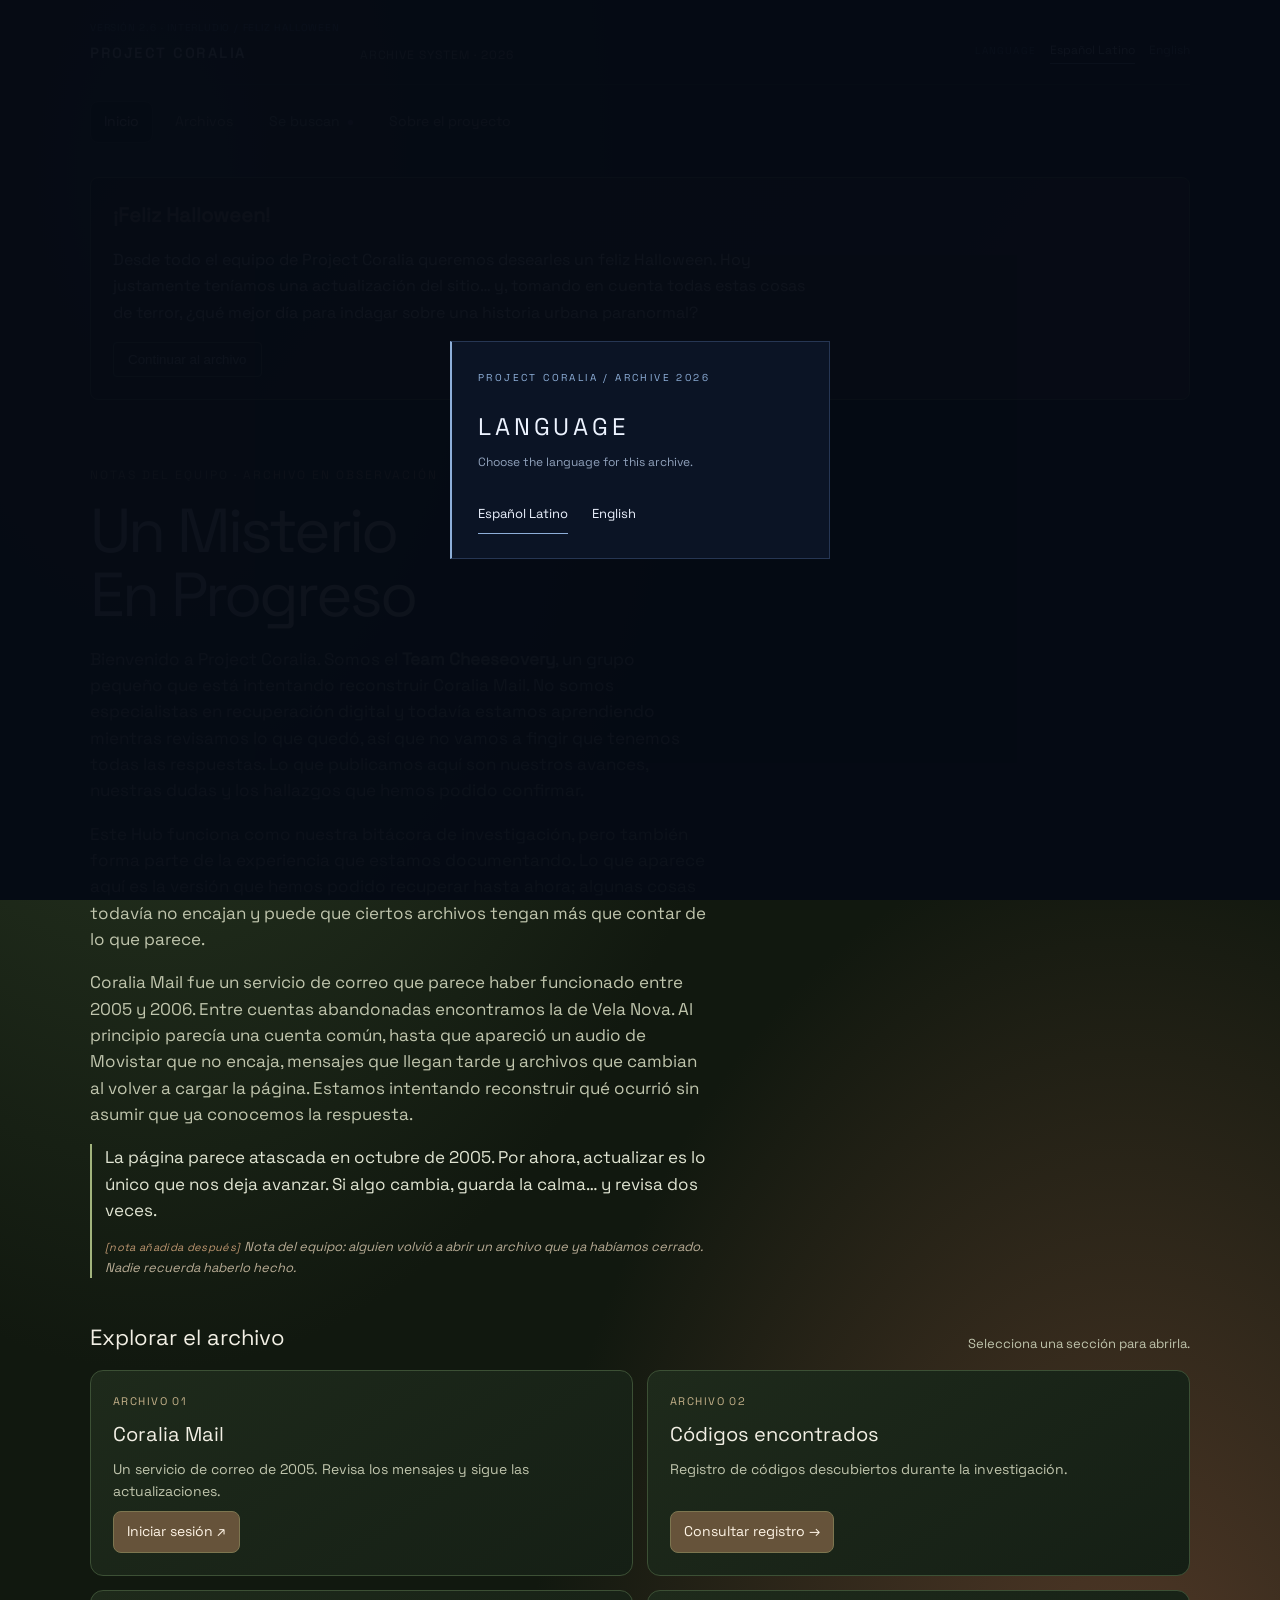
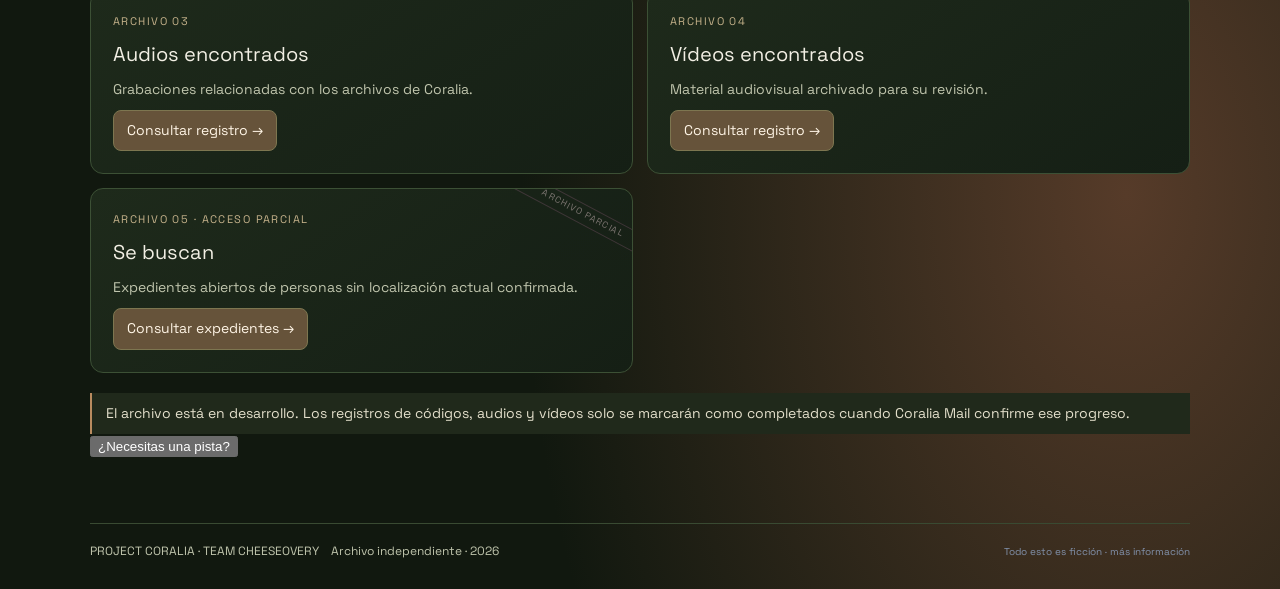
==== commit cb38f8c2: "feat(v2.6): repair mail sync, preserve progress and add October 12 story" ====
--- a/index.html
+++ b/index.html
@@ -10,9 +10,23 @@
       <button type="button" data-gate-language="en" style="padding:8px 0;border:0;border-bottom:1px solid transparent;background:transparent;color:#edf3ff;font:inherit;font-size:13px;cursor:pointer">English</button>
     </div>
   </div>
-</div><div class="shell"><header class="top"><div class="brand-stack"><div class="version">VERSIÓN 2.6 · INTERLUDIO / FELIZ HALLOWEEN</div><a class="logo" href="#inicio" aria-label="Project Coralia, inicio" style="text-decoration:none">PROJECT <span>CORALIA</span></a></div><div class="status">ARCHIVE SYSTEM · 2026</div><div id="languagePicker" aria-label="Selector de idioma" style="display:flex;align-items:center;gap:14px;flex-wrap:wrap;margin-left:auto;padding:0;border:0;background:transparent;color:#aabbd4;font:12px SpaceGrotesk,Segoe UI,Arial,sans-serif"><span data-language-prompt style="letter-spacing:.12em;font-size:10px;color:#7187a8">LANGUAGE</span><button type="button" data-language="es" style="cursor:pointer;padding:5px 0;border:0;border-bottom:1px solid transparent;background:transparent;color:inherit;font:inherit">Español Latino</button><button type="button" data-language="en" style="cursor:pointer;padding:5px 0;border:0;border-bottom:1px solid transparent;background:transparent;color:inherit;font:inherit">English</button></div></header><nav class="nav" aria-label="Navegación principal"><button data-page="home" aria-current="true">Inicio</button><button data-page="archives">Archivos</button><button data-page="people">Personas</button><button data-page="about">Sobre el proyecto</button></nav><aside id="halloweenWelcome" class="halloween-welcome" role="note"><strong>¡Feliz Halloween!</strong><p>Desde todo el equipo de Project Coralia queremos desearles un feliz Halloween. Hoy justamente teníamos una actualización del sitio… y, tomando en cuenta todas estas cosas de terror, ¿qué mejor día para indagar sobre una historia urbana paranormal?</p><button type="button" id="dismissHalloween">Continuar al archivo</button></aside><main class="view"><section id="home" class="page"><div class="hero"><div class="eyebrow">Notas del equipo · archivo en observación</div><h1>Un Misterio<br>En Progreso</h1><p>Bienvenido a Project Coralia. Somos el <strong>Team Cheeseovery</strong>, un grupo pequeño que está intentando reconstruir Coralia Mail. No somos especialistas en recuperación digital y todavía estamos aprendiendo mientras revisamos lo que quedó, así que no vamos a fingir que tenemos todas las respuestas. Lo que publicamos aquí son nuestros avances, nuestras dudas y los hallazgos que hemos podido confirmar.</p><p>Este Hub funciona como nuestra bitácora de investigación, pero también forma parte de la experiencia que estamos documentando. Lo que aparece aquí es la versión que hemos podido recuperar hasta ahora; algunas cosas todavía no encajan y puede que ciertos archivos tengan más que contar de lo que parece.</p><p>Coralia Mail fue un servicio de correo que parece haber funcionado entre 2005 y 2006. Entre cuentas abandonadas encontramos la de Vela Nova. Al principio parecía una cuenta común, hasta que apareció un audio de Movistar que no encaja, mensajes que llegan tarde y archivos que cambian al volver a cargar la página. Estamos intentando reconstruir qué ocurrió sin asumir que ya conocemos la respuesta.</p><p class="human-note">La página parece atascada en octubre de 2005. Por ahora, actualizar es lo único que nos deja avanzar. Si algo cambia, guarda la calma… y revisa dos veces.
+</div><div class="shell"><header class="top"><div class="brand-stack"><div class="version">VERSIÓN 2.6 · INTERLUDIO / FELIZ HALLOWEEN</div><a class="logo" href="#inicio" aria-label="Project Coralia, inicio" style="text-decoration:none">PROJECT <span>CORALIA</span></a></div><div class="status">ARCHIVE SYSTEM · 2026</div><div id="languagePicker" aria-label="Selector de idioma" style="display:flex;align-items:center;gap:14px;flex-wrap:wrap;margin-left:auto;padding:0;border:0;background:transparent;color:#aabbd4;font:12px SpaceGrotesk,Segoe UI,Arial,sans-serif"><span data-language-prompt style="letter-spacing:.12em;font-size:10px;color:#7187a8">LANGUAGE</span><button type="button" data-language="es" style="cursor:pointer;padding:5px 0;border:0;border-bottom:1px solid transparent;background:transparent;color:inherit;font:inherit">Español Latino</button><button type="button" data-language="en" style="cursor:pointer;padding:5px 0;border:0;border-bottom:1px solid transparent;background:transparent;color:inherit;font:inherit">English</button></div></header><nav class="nav" aria-label="Navegación principal"><button data-page="home" aria-current="true">Inicio</button><button data-page="archives">Archivos</button><button data-page="people">Se buscan</button><button data-page="about">Sobre el proyecto</button></nav><aside id="halloweenWelcome" class="halloween-welcome" role="note"><strong>¡Feliz Halloween!</strong><p>Desde todo el equipo de Project Coralia queremos desearles un feliz Halloween. Hoy justamente teníamos una actualización del sitio… y, tomando en cuenta todas estas cosas de terror, ¿qué mejor día para indagar sobre una historia urbana paranormal?</p><button type="button" id="dismissHalloween">Continuar al archivo</button></aside><main class="view"><section id="home" class="page"><div class="hero"><div class="eyebrow">Notas del equipo · archivo en observación</div><h1>Un Misterio<br>En Progreso</h1><p>Bienvenido a Project Coralia. Somos el <strong>Team Cheeseovery</strong>, un grupo pequeño que está intentando reconstruir Coralia Mail. No somos especialistas en recuperación digital y todavía estamos aprendiendo mientras revisamos lo que quedó, así que no vamos a fingir que tenemos todas las respuestas. Lo que publicamos aquí son nuestros avances, nuestras dudas y los hallazgos que hemos podido confirmar.</p><p>Este Hub funciona como nuestra bitácora de investigación, pero también forma parte de la experiencia que estamos documentando. Lo que aparece aquí es la versión que hemos podido recuperar hasta ahora; algunas cosas todavía no encajan y puede que ciertos archivos tengan más que contar de lo que parece.</p><p>Coralia Mail fue un servicio de correo que parece haber funcionado entre 2005 y 2006. Entre cuentas abandonadas encontramos la de Vela Nova. Al principio parecía una cuenta común, hasta que apareció un audio de Movistar que no encaja, mensajes que llegan tarde y archivos que cambian al volver a cargar la página. Estamos intentando reconstruir qué ocurrió sin asumir que ya conocemos la respuesta.</p><p class="human-note">La página parece atascada en octubre de 2005. Por ahora, actualizar es lo único que nos deja avanzar. Si algo cambia, guarda la calma… y revisa dos veces.
 
-<span class="quiet-warning">Nota del equipo: alguien volvió a abrir un archivo que ya habíamos cerrado. Nadie recuerda haberlo hecho.</span></p></div><div class="section-head"><h2>Explorar el archivo</h2><p>Selecciona una sección para abrirla.</p></div><div class="cards"><article class="card"><div class="number">ARCHIVO 01</div><h3>Coralia Mail</h3><p>Un servicio de correo de 2005. Revisa los mensajes y sigue las actualizaciones.</p><a class="primary" href="coralia-mail.html">Iniciar sesión ↗</a></article><article class="card"><div class="number">ARCHIVO 02</div><h3>Códigos encontrados</h3><p>Registro de códigos descubiertos durante la investigación.</p><button data-page="codes">Consultar registro →</button></article><article class="card"><div class="number">ARCHIVO 03</div><h3>Audios encontrados</h3><p>Grabaciones relacionadas con los archivos de Coralia.</p><button data-page="audio">Consultar registro →</button></article><article class="card"><div class="number">ARCHIVO 04</div><h3>Vídeos encontrados</h3><p>Material audiovisual archivado para su revisión.</p><button data-page="video">Consultar registro →</button></article><article class="card dossier-card"><div class="number">ARCHIVO 05 · ACCESO PARCIAL</div><h3>Personas relacionadas</h3><p>Fichas incompletas. Algunos nombres no aparecen en registros posteriores a 2006.</p><button data-page="people">Abrir expedientes →</button></article></div><div class="note">El archivo está en desarrollo. Los registros de códigos, audios y vídeos solo se marcarán como completados cuando Coralia Mail confirme ese progreso.</div></section><section id="archives" class="page hidden"><div class="eyebrow">Índice del archivo</div><h1 style="font-size:clamp(32px,5vw,48px);font-weight:400">Archivos disponibles</h1><p style="color:var(--muted)">Abre una sección para consultar su estado.</p><div class="cards"><article class="card"><div class="number">01 / MAIL</div><h3>Coralia Mail</h3><p>La bandeja de entrada original.</p><a class="primary" href="coralia-mail.html">Entrar ↗</a></article><article class="card"><div class="number">02 / CODES</div><h3>Códigos encontrados</h3><p>Los códigos y su estado de validación.</p><button data-page="codes">Abrir →</button></article><article class="card"><div class="number">03 / AUDIO</div><h3>Audios encontrados</h3><p>Grabaciones escuchadas por completo.</p><button data-page="audio">Abrir →</button></article><article class="card"><div class="number">04 / VIDEO</div><h3>Vídeos encontrados</h3><p>Vídeos reproducidos hasta el final.</p><button data-page="video">Abrir →</button></article></div></section><section id="codes" class="page hidden"><div class="detail"><div class="eyebrow">Archivo 02 · Registro</div><h1>Códigos encontrados</h1><p>Este apartado reunirá los códigos hallados y distinguirá entre los que se encontraron y los que se utilizaron correctamente.</p><p id="codes-status">Estado: la conexión de validación con Coralia Mail todavía no está configurada. No se mostrarán códigos como completados sin confirmación real.</p><div class="note">Encontrar un código no equivale a utilizarlo. El registro final debe actualizarse desde el propio sistema de Coralia Mail.</div><button class="primary" data-page="archives">← Volver a archivos</button></div></section><section id="audio" class="page hidden"><div class="detail"><div class="eyebrow">Archivo 03 · Registro</div><h1>Audios encontrados</h1><p>Este registro debe contar únicamente los audios escuchados por completo, no los que se abrieron o reprodujeron unos segundos.</p><p id="audio-status">Estado de audio: pendiente de sincronización con el archivo de Coralia Mail.</p><div class="note">La página de correo conserva sus indicadores de progreso. Este Hub no inventará un porcentaje mientras no reciba señales verificables.</div><button class="primary" data-page="archives">← Volver a archivos</button></div></section><section id="video" class="page hidden"><div class="detail"><div class="eyebrow">Archivo 04 · Registro</div><h1>Vídeos encontrados</h1><p>Los vídeos aparecerán aquí cuando el sistema confirme que se han reproducido hasta el final.</p><p>Estado: pendiente de conectar los eventos de finalización de vídeo.</p><div class="note">El progreso narrativo y el progreso de investigación deben guardarse por separado. Volver al presente no debe borrar lo descubierto.</div><button class="primary" data-page="archives">← Volver a archivos</button></div></section><section id="people" class="page hidden"><div class="eyebrow">Archivo 05 · Personas</div><h1 style="font-size:clamp(32px,5vw,48px);font-weight:400">Personas relacionadas</h1><p class="people-intro">Fichas construidas a partir de los correos recuperados. No rellenamos los huecos con suposiciones. En 2026, varias de estas personas no han podido ser localizadas.</p><div class="people-grid"><article class="person-card"><div class="person-index">FICHA 001 · IDENTIDAD CONFIRMADA</div><h2>Vela Nova</h2><p class="person-status">Último rastro: Coralia Mail · octubre de 2005</p><p>20 años en los registros de la época; humana y bisexual. Estudiante universitaria y ayuda a sus padres en el almacén de ropa familiar. Sus mensajes la describen como tranquila, amable y observadora; cuando está sola puede ponerse ansiosa. Guarda dibujos y pequeños recuerdos, y le gustan la moda, los juegos de ritmo y los gatos.</p><p>La cuenta parece normal hasta que empiezan a aparecer archivos que no encajan con el resto de su correspondencia.</p><div class="file-stamp">LOCALIZACIÓN ACTUAL: DESCONOCIDA</div></article><article class="person-card incomplete"><div class="person-index">FICHA 002 · ARCHIVO PARCIAL</div><h2>Frenzy</h2><p class="person-status">Último rastro: mensaje privado · 11/10/2005</p><p>El correo firmado por «Frenzy» demuestra que conocía a Vela y estaba preocupado por ella. La grabación adjunta y el comportamiento de la página sugieren que su acceso a la cuenta no era normal.</p><p class="redacted">El resto de la ficha permanece sin terminar. No hay datos suficientes para confirmar su identidad, ubicación ni qué ocurrió después.</p><div class="file-stamp">LOCALIZACIÓN ACTUAL: NO CONFIRMADA</div></article><article class="person-card incomplete"><div class="person-index">FICHA 003 · DATOS INSUFICIENTES</div><h2>Psyco</h2><p class="person-status">Último rastro: mensaje enviado de madrugada</p><p>Su nombre aparece en la actividad recuperada después del mensaje de Frenzy. El contenido sugiere una relación cercana con Vela, pero todavía no tenemos una ficha fiable.</p><p class="redacted">No añadir detalles hasta recuperar más mensajes. Cualquier otra información sería especulación.</p><div class="file-stamp">LOCALIZACIÓN ACTUAL: NO LOCALIZADO</div></article><article class="person-card incomplete"><div class="person-index">FICHA 004 · VÍNCULO VERIFICADO</div><h2>Nora Paz</h2><p class="person-status">Relación registrada: madre de Vela</p><p>Su nombre aparece en un correo cotidiano sobre el desayuno. Es uno de los pocos rastros que conecta la cuenta con la vida de Vela fuera de la pantalla.</p><p class="redacted">No se ha recuperado información suficiente para establecer dónde está actualmente.</p><div class="file-stamp">LOCALIZACIÓN ACTUAL: DESCONOCIDA</div></article><article class="person-card missing"><div class="person-index">FICHA 005 · REGISTRO INCOMPLETO</div><h2>Rushia</h2><p class="person-status">Último rastro: correo posterior a la anomalía</p><p>Un mensaje breve indica que conocía la rutina de Vela. No se ha encontrado una biografía fiable en los archivos disponibles.</p><div class="file-stamp">NO LOCALIZADA · SIN REGISTROS RECIENTES</div></article><article class="person-card missing"><div class="person-index">FICHA 006 · REGISTRO INCOMPLETO</div><h2>Lewis</h2><p class="person-status">Último rastro: correo cotidiano</p><p>Su nombre aparece en un mensaje sobre apuntes de clase. Por ahora, no hay más datos que permitan completar su ficha.</p><div class="file-stamp">NO LOCALIZADO · SIN REGISTROS RECIENTES</div></article></div><div class="note unsettling-note">Registro actualizado en 2026. No se han encontrado ubicaciones actuales verificables. Algunas fichas parecen haber sido abiertas después de su último acceso registrado.</div><button class="primary" data-page="archives">← Volver a archivos</button></section><section id="about" class="page hidden"><div class="detail"><div class="eyebrow">Project Coralia · 2026</div><h1>Sobre el proyecto</h1><p>Project Coralia es un proyecto narrativo que conecta una interfaz contemporánea con rastros de una web de 2005. La experiencia está pensada para explorar, observar detalles y reconstruir una historia a partir de archivos digitales.</p><p>Coralia Mail es una de las piezas centrales: su interfaz conserva la apariencia de un antiguo servicio de correo, mientras sus mensajes y cambios de estado revelan nuevas capas de la historia.</p><p>Este sitio funciona como índice y archivo. Las secciones se irán habilitando a medida que la experiencia y su sistema de progreso queden conectados.</p><button class="primary" data-page="home">← Volver al inicio</button></div></section></main><footer class="foot"><span>PROJECT CORALIA · TEAM CHEESEOVERY</span><span>Archivo independiente · 2026</span><a class="fiction-link" href="sobre-project-coralia.html">Todo esto es ficción · más información</a></footer></div><!-- Música ambiental opcional: añadir un archivo y controles cuando esté listo. No se reproduce nada por ahora. -->
+<span class="quiet-warning">Nota del equipo: alguien volvió a abrir un archivo que ya habíamos cerrado. Nadie recuerda haberlo hecho.</span></p></div><div class="section-head"><h2>Explorar el archivo</h2><p>Selecciona una sección para abrirla.</p></div><div class="cards"><article class="card"><div class="number">ARCHIVO 01</div><h3>Coralia Mail</h3><p>Un servicio de correo de 2005. Revisa los mensajes y sigue las actualizaciones.</p><a class="primary" href="coralia-mail.html">Iniciar sesión ↗</a></article><article class="card"><div class="number">ARCHIVO 02</div><h3>Códigos encontrados</h3><p>Registro de códigos descubiertos durante la investigación.</p><button data-page="codes">Consultar registro →</button></article><article class="card"><div class="number">ARCHIVO 03</div><h3>Audios encontrados</h3><p>Grabaciones relacionadas con los archivos de Coralia.</p><button data-page="audio">Consultar registro →</button></article><article class="card"><div class="number">ARCHIVO 04</div><h3>Vídeos encontrados</h3><p>Material audiovisual archivado para su revisión.</p><button data-page="video">Consultar registro →</button></article><article class="card dossier-card"><div class="number">ARCHIVO 05 · ACCESO PARCIAL</div><h3>Se buscan</h3><p>Expedientes abiertos de personas sin localización actual confirmada.</p><button data-page="people">Consultar expedientes →</button></article></div><div class="note">El archivo está en desarrollo. Los registros de códigos, audios y vídeos solo se marcarán como completados cuando Coralia Mail confirme ese progreso.</div><div class="hint-entry"><button type="button" data-page="hints">¿Necesitas una pista?</button></div></section><section id="archives" class="page hidden"><div class="eyebrow">Índice del archivo</div><h1 style="font-size:clamp(32px,5vw,48px);font-weight:400">Archivos disponibles</h1><p style="color:var(--muted)">Abre una sección para consultar su estado.</p><div class="cards"><article class="card"><div class="number">01 / MAIL</div><h3>Coralia Mail</h3><p>La bandeja de entrada original.</p><a class="primary" href="coralia-mail.html">Entrar ↗</a></article><article class="card"><div class="number">02 / CODES</div><h3>Códigos encontrados</h3><p>Los códigos y su estado de validación.</p><button data-page="codes">Abrir →</button></article><article class="card"><div class="number">03 / AUDIO</div><h3>Audios encontrados</h3><p>Grabaciones escuchadas por completo.</p><button data-page="audio">Abrir →</button></article><article class="card"><div class="number">04 / VIDEO</div><h3>Vídeos encontrados</h3><p>Vídeos reproducidos hasta el final.</p><button data-page="video">Abrir →</button></article></div></section><section id="codes" class="page hidden"><div class="detail"><div class="eyebrow">Archivo 02 · Registro</div><h1>Códigos encontrados</h1><p>Este apartado reunirá los códigos hallados y distinguirá entre los que se encontraron y los que se utilizaron correctamente.</p><p id="codes-status">Estado: la conexión de validación con Coralia Mail todavía no está configurada. No se mostrarán códigos como completados sin confirmación real.</p><div class="note">Encontrar un código no equivale a utilizarlo. El registro final debe actualizarse desde el propio sistema de Coralia Mail.</div><button class="primary" data-page="archives">← Volver a archivos</button></div></section><section id="audio" class="page hidden"><div class="detail"><div class="eyebrow">Archivo 03 · Registro</div><h1>Audios encontrados</h1><p>Este registro debe contar únicamente los audios escuchados por completo, no los que se abrieron o reprodujeron unos segundos.</p><p id="audio-status">Estado de audio: pendiente de sincronización con el archivo de Coralia Mail.</p><div class="note">La página de correo conserva sus indicadores de progreso. Este Hub no inventará un porcentaje mientras no reciba señales verificables.</div><button class="primary" data-page="archives">← Volver a archivos</button></div></section><section id="video" class="page hidden"><div class="detail"><div class="eyebrow">Archivo 04 · Registro</div><h1>Vídeos encontrados</h1><p>Los vídeos aparecerán aquí cuando el sistema confirme que se han reproducido hasta el final.</p><p>Estado: pendiente de conectar los eventos de finalización de vídeo.</p><div class="note">El progreso narrativo y el progreso de investigación deben guardarse por separado. Volver al presente no debe borrar lo descubierto.</div><button class="primary" data-page="archives">← Volver a archivos</button></div></section><section id="people" class="page hidden">
+<div class="eyebrow">Archivo 05 · Búsqueda abierta</div>
+<h1 style="font-size:clamp(32px,5vw,48px);font-weight:400">Se buscan</h1>
+<p class="people-intro">Expedientes elaborados únicamente con los registros recuperados. No se han encontrado fotografías verificables. Las edades corresponden a los datos disponibles de la época; cuando no hay una fuente fiable, se indica expresamente.</p>
+<div class="people-grid">
+<article class="person-card"><div class="person-index">EXPEDIENTE 001 · IDENTIDAD CONFIRMADA</div><div class="photo-placeholder">FOTOGRAFÍA NO ENCONTRADA</div><h2>Vela Nova</h2><p class="person-status">Edad registrada: 20 años · Último rastro: Coralia Mail, 12/10/2005</p><p>Estudiante universitaria. Los correos recuperados la muestran en contacto frecuente con amistades y familiares. También se ha confirmado que ayuda en el almacén de ropa de sus padres.</p><p>La cuenta parecía ordinaria hasta que comenzaron a aparecer mensajes y archivos que no coinciden con el historial conocido.</p><div class="file-stamp">ESTADO: NO LOCALIZADA</div></article>
+<article class="person-card incomplete"><div class="person-index">EXPEDIENTE 002 · IDENTIDAD PARCIAL</div><div class="photo-placeholder">FOTOGRAFÍA NO ENCONTRADA</div><h2>Frenzy</h2><p class="person-status">Edad registrada: 19 años · Último rastro: mensaje privado, 11/10/2005</p><p>El correo firmado como «Frenzy» confirma un vínculo cercano con Vela. La grabación adjunta no coincide con los registros normales de actividad de la cuenta.</p><p class="redacted">No se ha podido verificar su identidad completa ni su paradero actual.</p><div class="file-stamp">ESTADO: NO LOCALIZADO</div></article>
+<article class="person-card incomplete"><div class="person-index">EXPEDIENTE 003 · DATOS LIMITADOS</div><div class="photo-placeholder">FOTOGRAFÍA NO ENCONTRADA</div><h2>Psyco</h2><p class="person-status">Edad: no determinada · Último rastro: correo, 12/10/2005</p><p>Su dirección aparece en conversaciones personales con Vela. Los mensajes recuperados indican que estaba intentando ponerse en contacto con ella.</p><p class="redacted">No hay información suficiente para establecer su identidad civil ni su ubicación.</p><div class="file-stamp">ESTADO: SIN LOCALIZACIÓN CONFIRMADA</div></article>
+<article class="person-card incomplete"><div class="person-index">EXPEDIENTE 004 · VÍNCULO VERIFICADO</div><div class="photo-placeholder">FOTOGRAFÍA NO ENCONTRADA</div><h2>Nora Paz</h2><p class="person-status">Edad: no determinada · Relación registrada: madre de Vela</p><p>Su nombre aparece en mensajes cotidianos dirigidos a Vela. Es uno de los pocos rastros que conecta la cuenta con su entorno familiar.</p><p class="redacted">No se han recuperado datos actuales que permitan confirmar dónde se encuentra.</p><div class="file-stamp">ESTADO: SIN LOCALIZACIÓN CONFIRMADA</div></article>
+<article class="person-card missing"><div class="person-index">EXPEDIENTE 005 · REGISTRO PARCIAL</div><div class="photo-placeholder">FOTOGRAFÍA NO ENCONTRADA</div><h2>Rushia</h2><p class="person-status">Edad: no determinada · Último rastro: correo, 12/10/2005</p><p>Sus mensajes mencionan encuentros habituales con Vela y actividades relacionadas con la universidad. No se ha encontrado una ficha personal fiable.</p><div class="file-stamp">ESTADO: NO LOCALIZADA</div></article>
+<article class="person-card missing"><div class="person-index">EXPEDIENTE 006 · REGISTRO PARCIAL</div><div class="photo-placeholder">FOTOGRAFÍA NO ENCONTRADA</div><h2>Lewis</h2><p class="person-status">Edad: no determinada · Último rastro: correo, 12/10/2005</p><p>Su nombre aparece en conversaciones relacionadas con apuntes y actividades de clase. No hay más información verificable en los archivos consultados.</p><div class="file-stamp">ESTADO: NO LOCALIZADO</div></article>
+</div>
+<div class="note unsettling-note">Registro actualizado en 2026. No se han encontrado fotografías ni ubicaciones actuales verificables. Algunas fichas parecen haber sido abiertas después de su último acceso registrado.</div>
+<button class="primary" data-page="archives">← Volver a archivos</button>
+</section><section id="hints" class="page hidden"><div class="eyebrow">Notas no catalogadas</div><h1 style="font-size:clamp(32px,5vw,48px);font-weight:400">Pistas</h1><p>Estas notas no forman parte del registro oficial del Team Cheeseovery. Se han conservado porque parecen describir cómo continuar la revisión.</p><div class="detail"><div class="person-index">ESTADO DE LA INVESTIGACIÓN</div><p id="hintCurrent">Revisa los mensajes recuperados y presta atención a los elementos que no encajan con el historial de la cuenta.</p></div><button class="primary" data-page="home">← Volver al inicio</button></section><section id="about" class="page hidden"><div class="detail"><div class="eyebrow">Project Coralia · 2026</div><h1>Sobre el proyecto</h1><p>Project Coralia es un proyecto narrativo que conecta una interfaz contemporánea con rastros de una web de 2005. La experiencia está pensada para explorar, observar detalles y reconstruir una historia a partir de archivos digitales.</p><p>Coralia Mail es una de las piezas centrales: su interfaz conserva la apariencia de un antiguo servicio de correo, mientras sus mensajes y cambios de estado revelan nuevas capas de la historia.</p><p>Este sitio funciona como índice y archivo. Las secciones se irán habilitando a medida que la experiencia y su sistema de progreso queden conectados.</p><button class="primary" data-page="home">← Volver al inicio</button></div></section></main><footer class="foot"><span>PROJECT CORALIA · TEAM CHEESEOVERY</span><span>Archivo independiente · 2026</span><a class="fiction-link" href="sobre-project-coralia.html">Todo esto es ficción · más información</a></footer></div><!-- Música ambiental opcional: añadir un archivo y controles cuando esté listo. No se reproduce nada por ahora. -->
 <!-- <audio id="hub-ambience" loop preload="none"><source src="assets/ambience.ogg" type="audio/ogg"></audio> -->
 <script>(()=>{const welcome=document.getElementById("halloweenWelcome");if(sessionStorage.getItem("coralia_halloween_seen")==="1"&&welcome)welcome.hidden=true;document.getElementById("dismissHalloween")?.addEventListener("click",()=>{welcome.hidden=true;sessionStorage.setItem("coralia_halloween_seen","1")});document.getElementById("devlogToggle")?.addEventListener("click",()=>{const panel=document.getElementById("devlogPanel");panel.hidden=!panel.hidden});const pages=['home','archives','people','about','codes','audio','video'];function show(name){pages.forEach(id=>{const el=document.getElementById(id);if(el)el.classList.toggle('hidden',id!==name)});document.querySelectorAll('[data-page]').forEach(b=>{if(b.tagName==='BUTTON'&&['home','archives','people','about'].includes(b.dataset.page)){if(b.dataset.page===name)b.setAttribute('aria-current','true');else b.removeAttribute('aria-current')}});window.scrollTo({top:0,behavior:'smooth'});history.replaceState(null,'','#'+name)}document.querySelectorAll('[data-page]').forEach(el=>el.addEventListener('click',()=>show(el.dataset.page)));document.querySelectorAll('a[href="#inicio"]').forEach(a=>a.addEventListener('click',e=>{e.preventDefault();show('home')}));const initial=location.hash.slice(1);show(pages.includes(initial)?initial:'home')})();</script><script src="js/coralia-media.js"></script>
 
@@ -82,5 +96,17 @@
  observer.observe(document.body,{childList:true,subtree:true,characterData:true});
  document.title='Project Coralia';
 })();
+
+  (function updateArchiveHint(){
+    const stage = Number(localStorage.getItem('coralia_day12_sync_stage_v1') || '0');
+    const started = localStorage.getItem('coralia_day12_started_v1') === 'true';
+    const finalDeleted = localStorage.getItem('coralia_final_message_deleted_v1') === 'true';
+    const node = document.getElementById('hintCurrent');
+    if (!node) return;
+    if (started && stage < 6) node.textContent = 'La cuenta ya permite actualizarse otra vez. Cada sincronización recupera una pequeña parte del correo pendiente.';
+    else if (stage >= 6) node.textContent = 'La bandeja ya terminó de sincronizarse. Compara los mensajes nuevos con los registros anteriores; no todos parecen pertenecer al mismo historial.';
+    else if (finalDeleted) node.textContent = 'Hay un mensaje eliminado que sigue afectando al historial. Comprueba qué cambió en la bandeja después de la actualización.';
+    else node.textContent = 'Cuando un mensaje parezca bloquear la actualización, revisa primero ese mensaje. La fecha y el asunto importan más que cualquier palabra suelta.';
+  })();
 </script>
 </body></html>
--- a/css/coralia-hub.css
+++ b/css/coralia-hub.css
@@ -503,3 +503,19 @@
 .halloween-welcome{position:relative;margin:18px 0;padding:22px;border:1px solid #7d6334;background:linear-gradient(125deg,#1b2415,#2b1b12);color:#f8f2e4;border-radius:8px}
 .halloween-welcome strong{color:#ffc16b;font-size:1.25rem}.halloween-welcome p{line-height:1.65;max-width:70ch}.halloween-welcome button,.devlog-toggle{border:1px solid #9acb59;background:#182015;color:#f5f4e8;padding:9px 14px;border-radius:4px;cursor:pointer}
 .devlog-toggle{margin:12px 0;border-color:#e58a3a}.devlog-panel{padding:18px;margin:10px 0 22px;border:1px dashed #e58a3a;background:#17140f;color:#eee}.devlog-panel h2{color:#ffc16b}.devlog-date{font-size:.8rem;color:#9acb59}
+
+/* v2.6 — botanical archive with muted harvest accents */
+:root{--bg:#11180f;--panel:#1b2618;--panel2:#172116;--line:#394a32;--text:#f2efe4;--muted:#c0c5ad;--accent:#b9c58b}
+body{background:radial-gradient(ellipse at 12% 8%,#33452b 0,transparent 42%),radial-gradient(ellipse at 88% 82%,#563b29 0,transparent 38%),#11180f}
+.nav button:hover,.nav button[aria-current=true]{background:#263522;border-color:#506344}
+.card{background:linear-gradient(145deg,#1e2a1b,#151f15);border-color:#3c5035}
+.card .number,.eyebrow{color:#c4b18a}
+.card button,.primary{border-color:#7d7650;background:#66533a;color:#fff5e6}
+.card button:hover,.primary:hover{background:#7a6243}
+.detail{background:#192418;border-color:#46563a}.note{border-left-color:#b98b5f;background:#20291b;color:#e3dfcb}
+.human-note{border-left-color:#a2b47d;color:#e0e4d2!important}.quiet-warning{color:#c9bba3}.quiet-warning::before{color:#d0a47b}
+.person-card{border-color:#3c4d35;background:linear-gradient(145deg,#1d291b,#141e14)}
+.halloween-welcome{border-color:#7d8e5b;background:linear-gradient(125deg,#263a24,#483b29);color:#f4f0df}
+.halloween-welcome strong{color:#d8bd8f}.halloween-welcome button,.devlog-toggle{border-color:#879b69;background:#293b25;color:#f4f0df}
+.devlog-toggle{border-color:#a9825b}.devlog-panel{border-color:#9a7955;background:#1b2418;color:#e9e5d5}
+.devlog-panel h2{color:#d7bc8e}.devlog-date{color:#b9c58b}
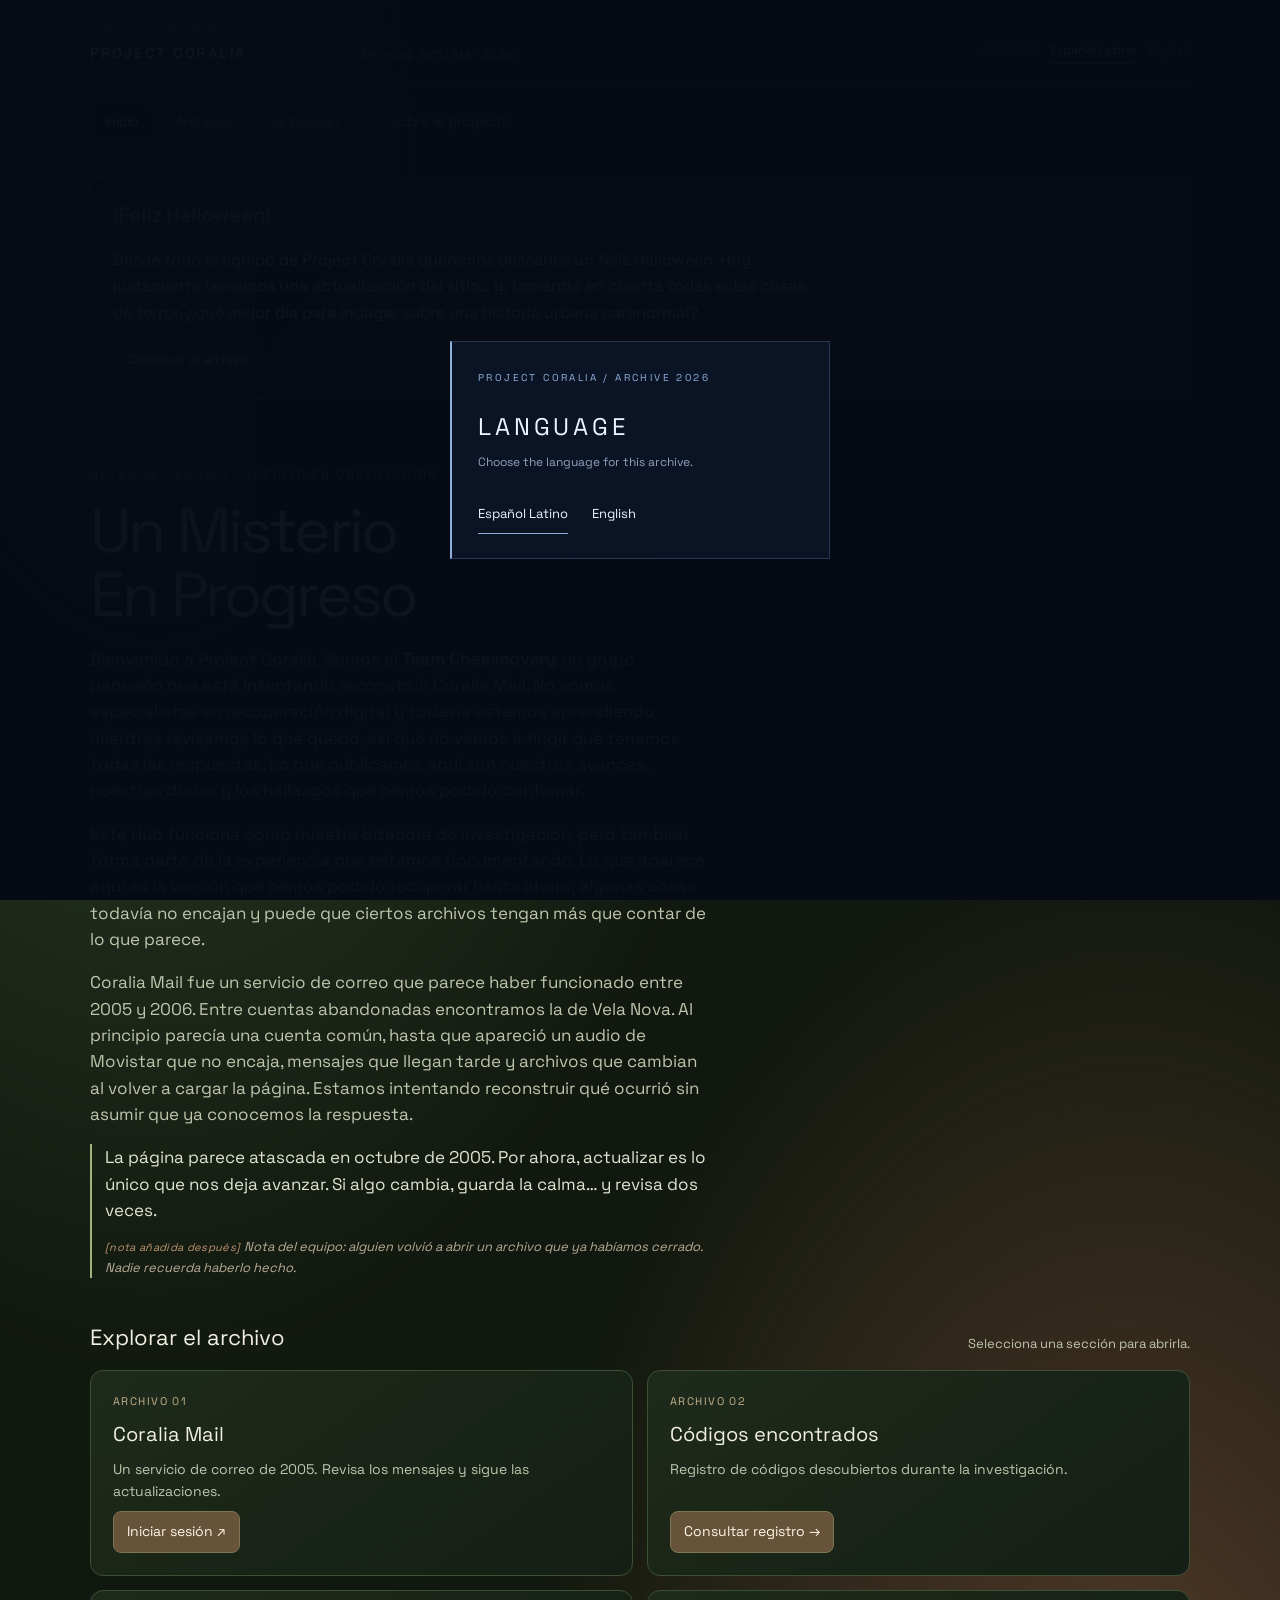
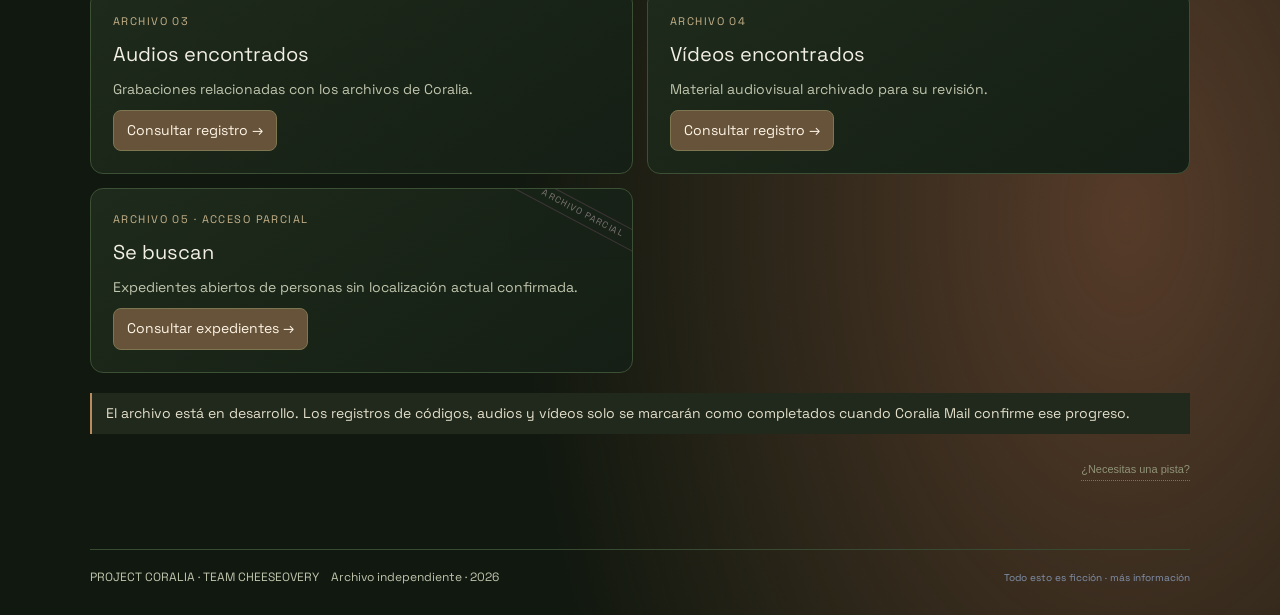
==== commit 61daa691: "Hub v2.6: preservar progreso local" ====
--- a/index.html
+++ b/index.html
@@ -33,11 +33,8 @@
 <script>
 (async function coraliaLanguage(){
  const versionKey='arg_storage_version';
- const currentVersion='2026-10-28-v2.5';
- if(localStorage.getItem(versionKey)!==currentVersion){
-   Object.keys(localStorage).forEach(item=>{if(item.startsWith('coralia_')&&item!=='coralia_language')localStorage.removeItem(item);});
-   localStorage.setItem(versionKey,currentVersion);
- }
+ const currentVersion='2026-10-31-v2.6';
+ if(localStorage.getItem(versionKey)!==currentVersion) localStorage.setItem(versionKey,currentVersion);
  const key='coralia_language';
  const gate=document.getElementById('languageGate');
  if(!localStorage.getItem(key) && gate) gate.style.display='flex';
--- a/css/coralia-hub.css
+++ b/css/coralia-hub.css
@@ -519,3 +519,9 @@
 .halloween-welcome strong{color:#d8bd8f}.halloween-welcome button,.devlog-toggle{border-color:#879b69;background:#293b25;color:#f4f0df}
 .devlog-toggle{border-color:#a9825b}.devlog-panel{border-color:#9a7955;background:#1b2418;color:#e9e5d5}
 .devlog-panel h2{color:#d7bc8e}.devlog-date{color:#b9c58b}
+
+/* Evidence-only missing-person files and a discreet help link. */
+.photo-placeholder{min-height:86px;margin:12px 0 15px;display:flex;align-items:center;justify-content:center;border:1px dashed #65745b;background:repeating-linear-gradient(135deg,#182218,#182218 8px,#1d291b 8px,#1d291b 16px);color:#9ba68b;font:10px/1.5 "Space Grotesk",Arial,sans-serif;letter-spacing:.16em;text-align:center;padding:10px}
+.hint-entry{margin:22px 0 4px;text-align:right}
+.hint-entry button{padding:5px 0;border:0;border-bottom:1px dotted #87966d;background:transparent;color:#aeb99a;font:11px "Space Grotesk",Arial,sans-serif;cursor:pointer;opacity:.72}
+.hint-entry button:hover{opacity:1;color:#e1d2ad}
